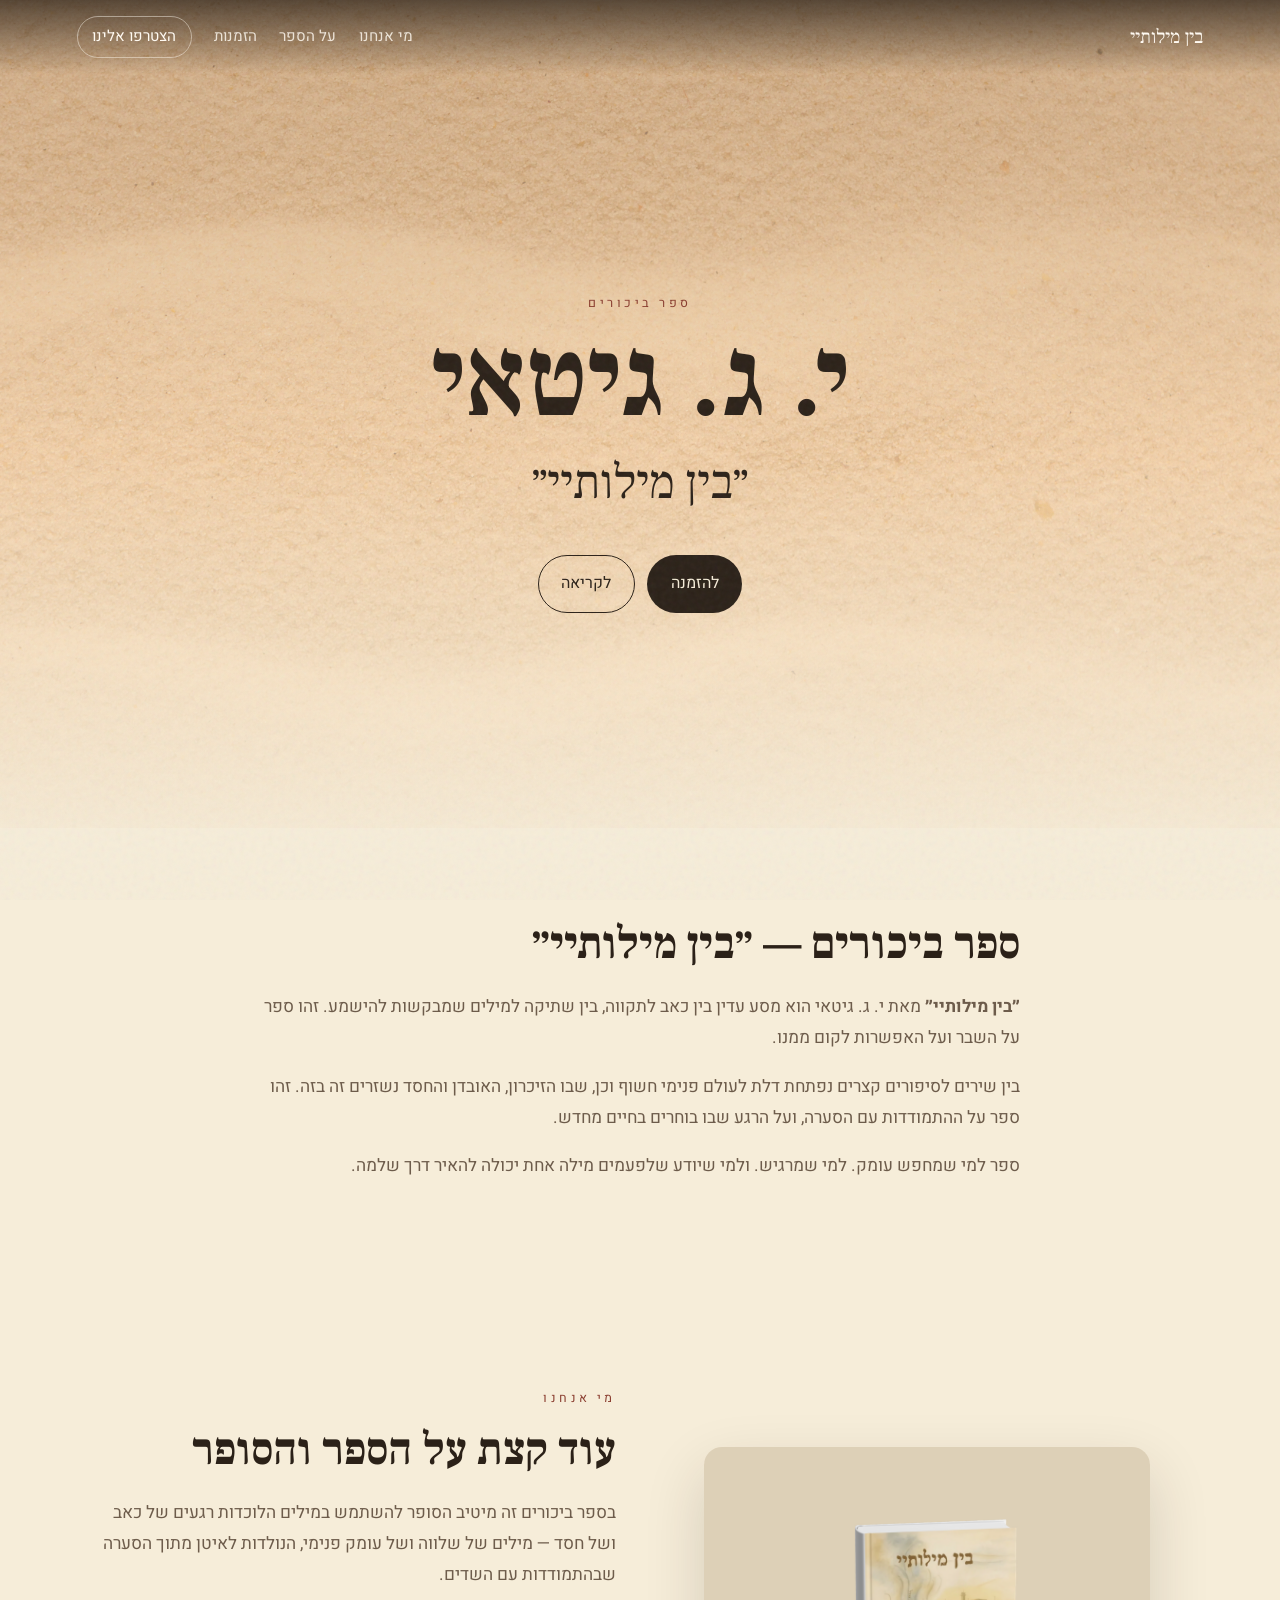
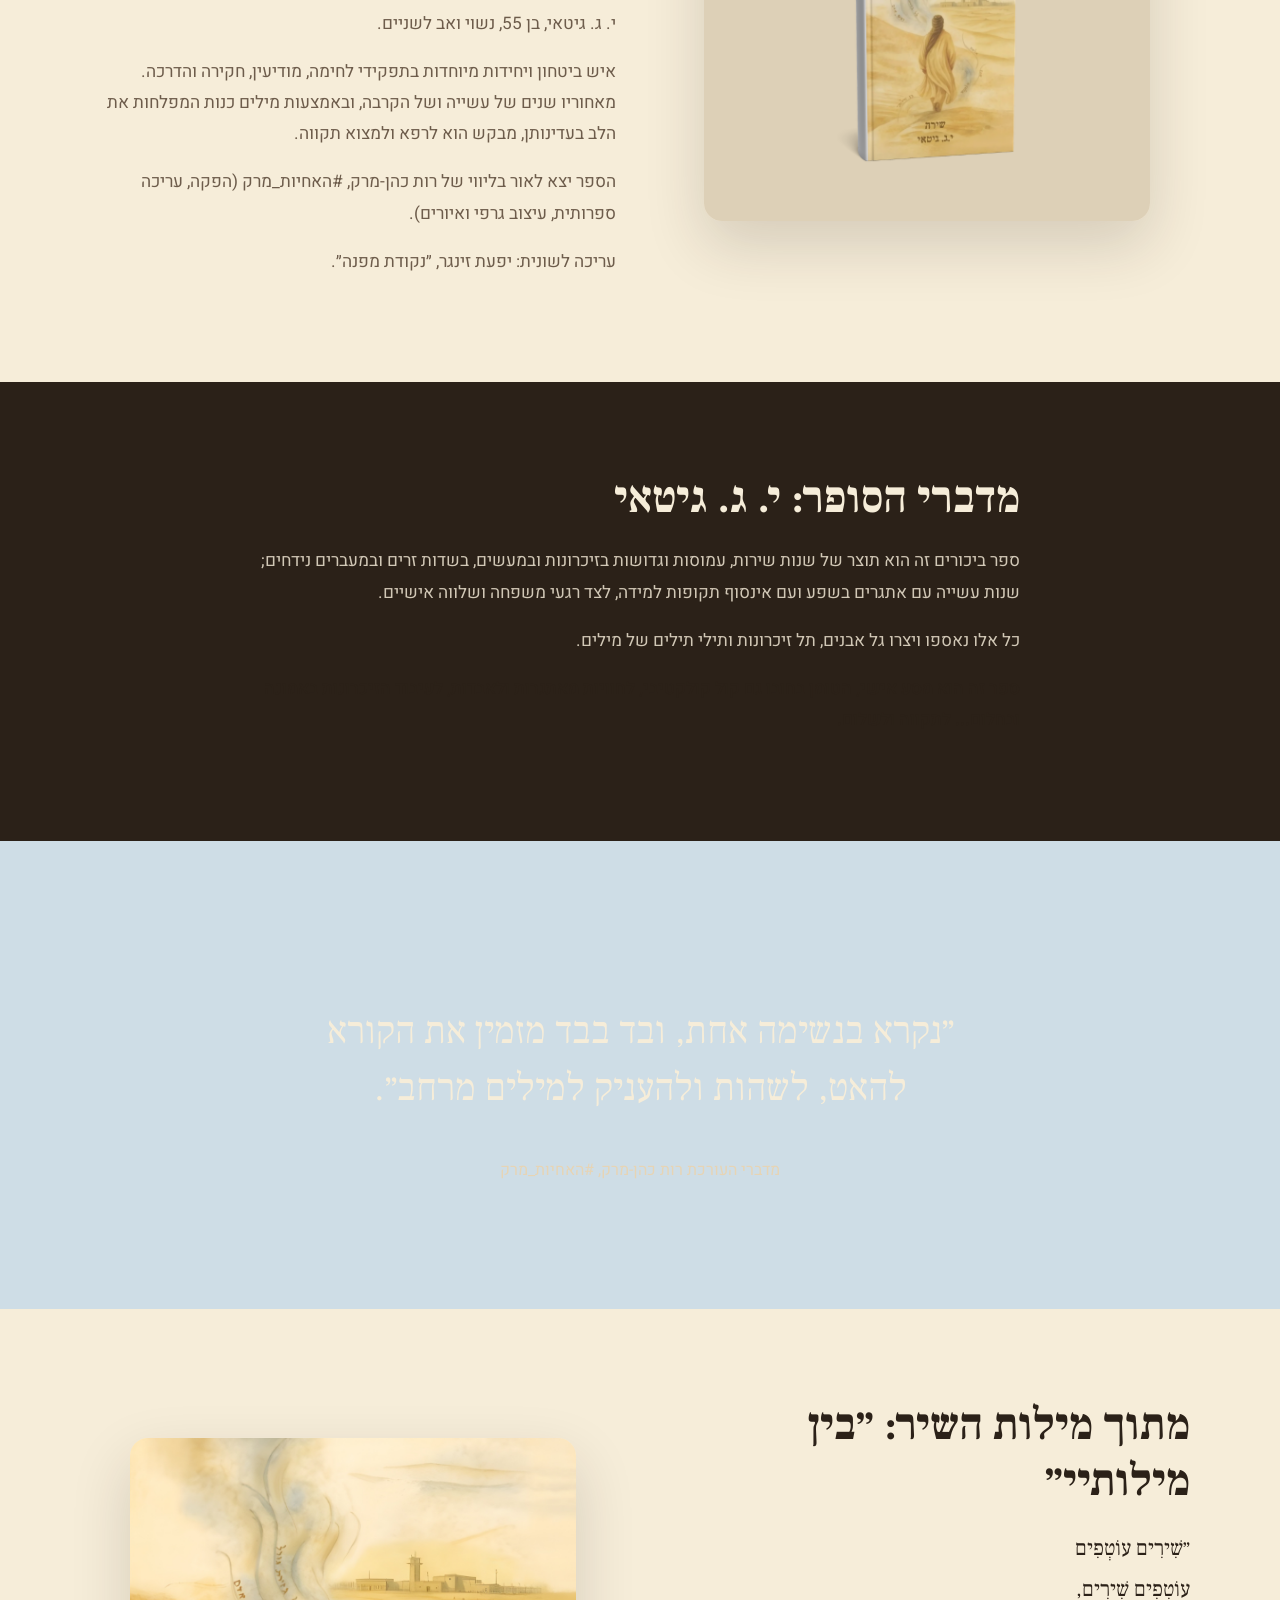
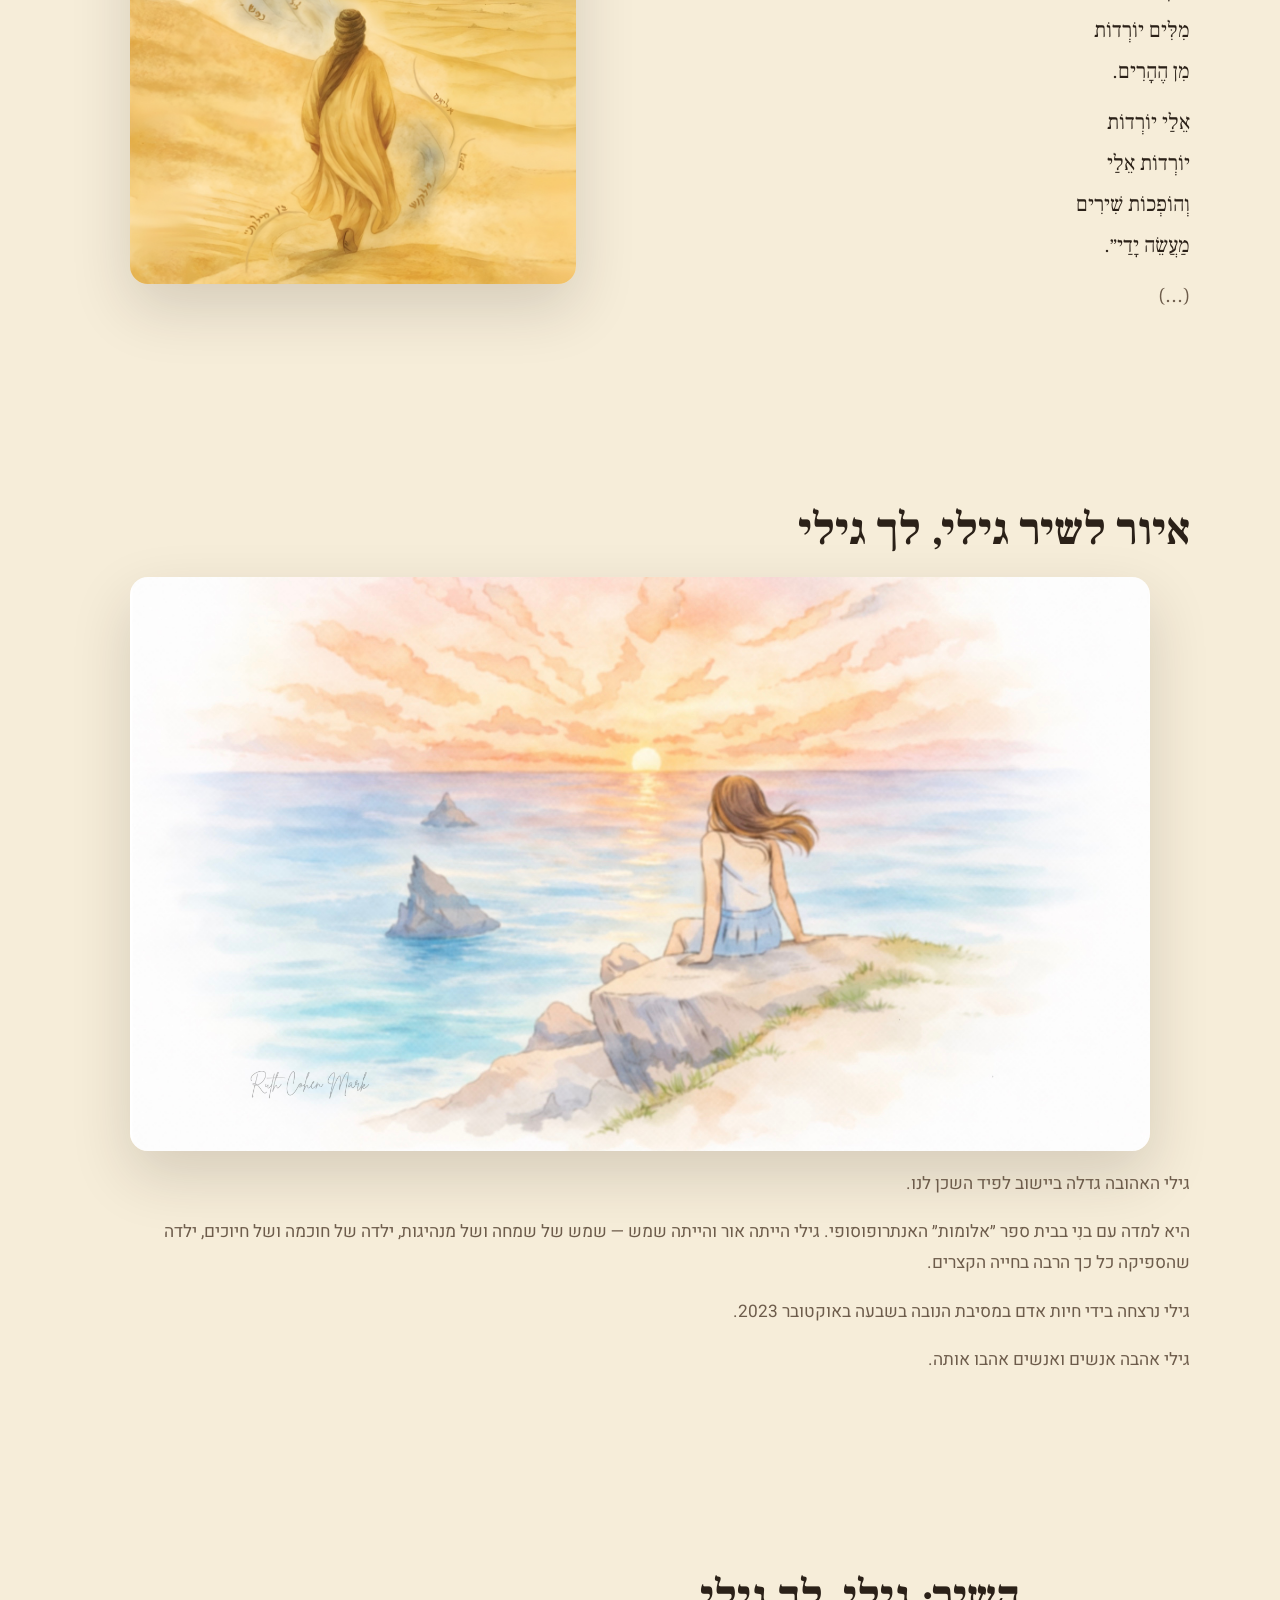
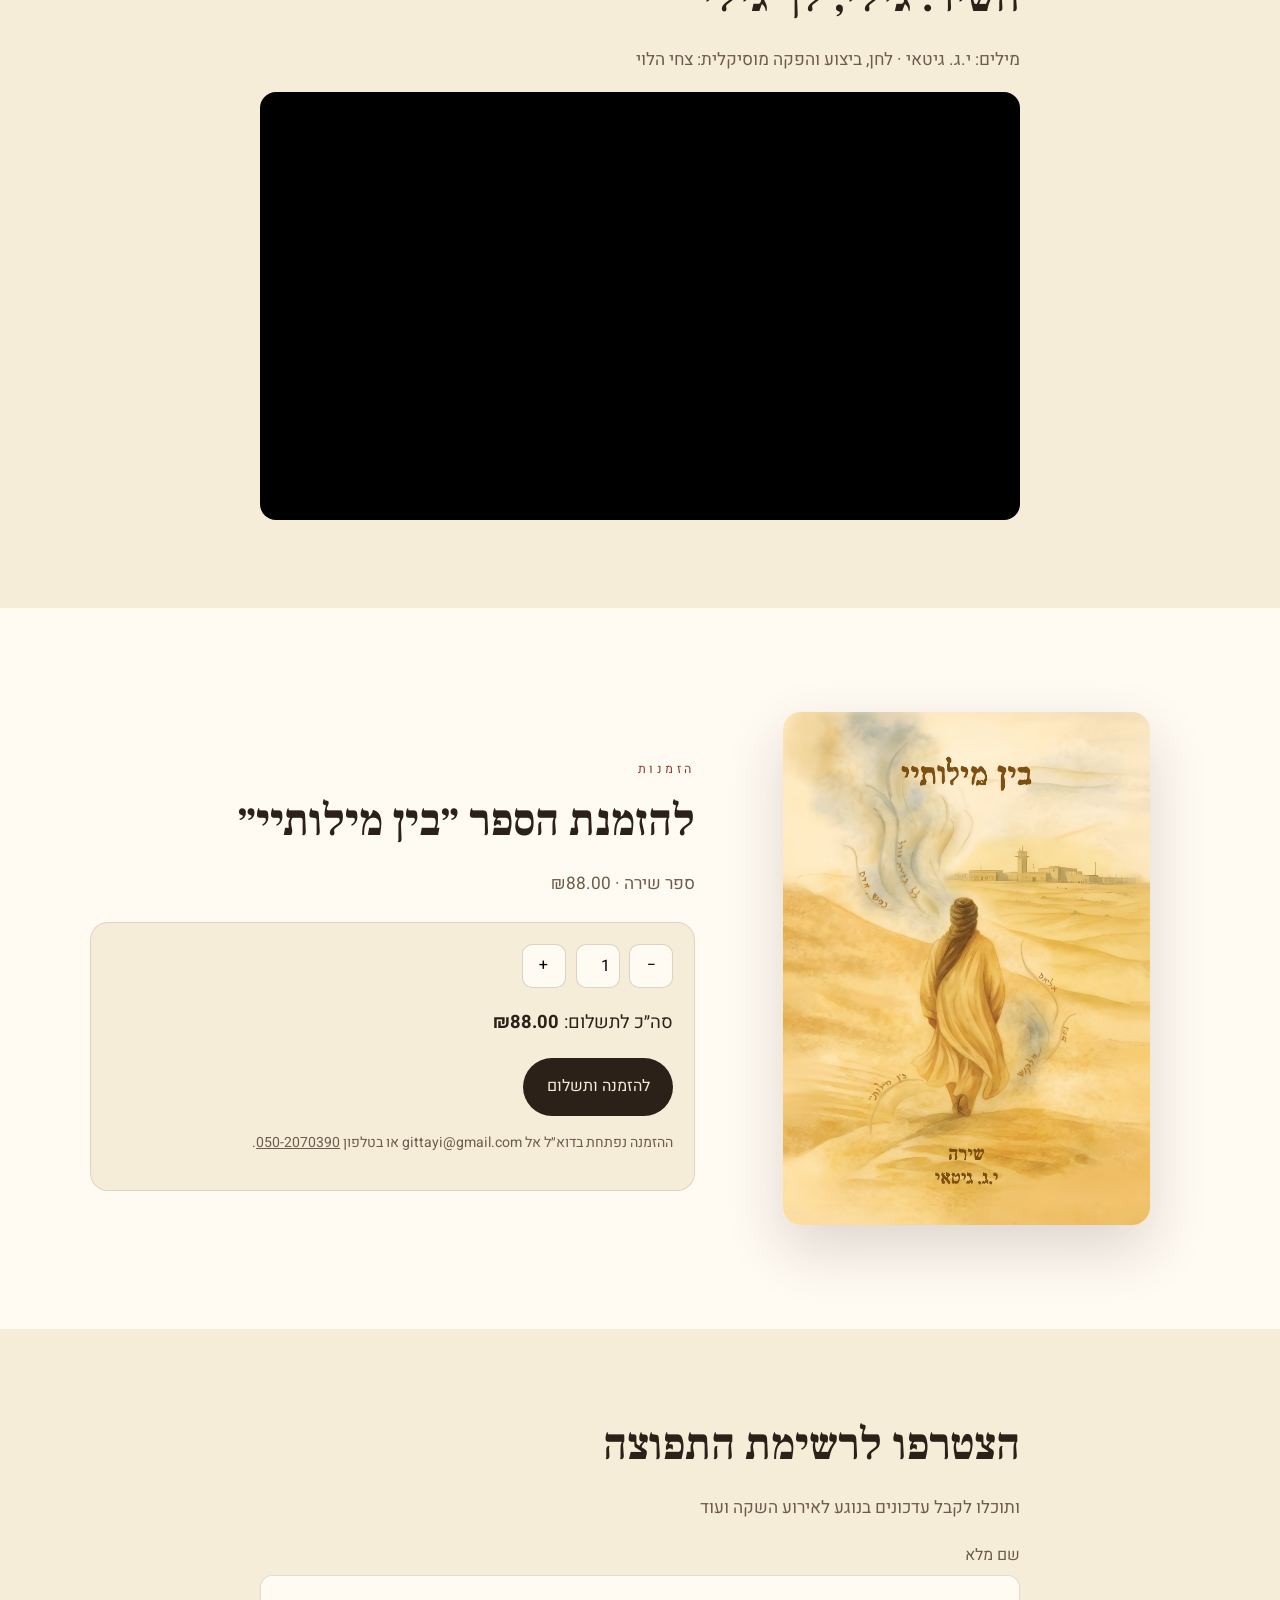
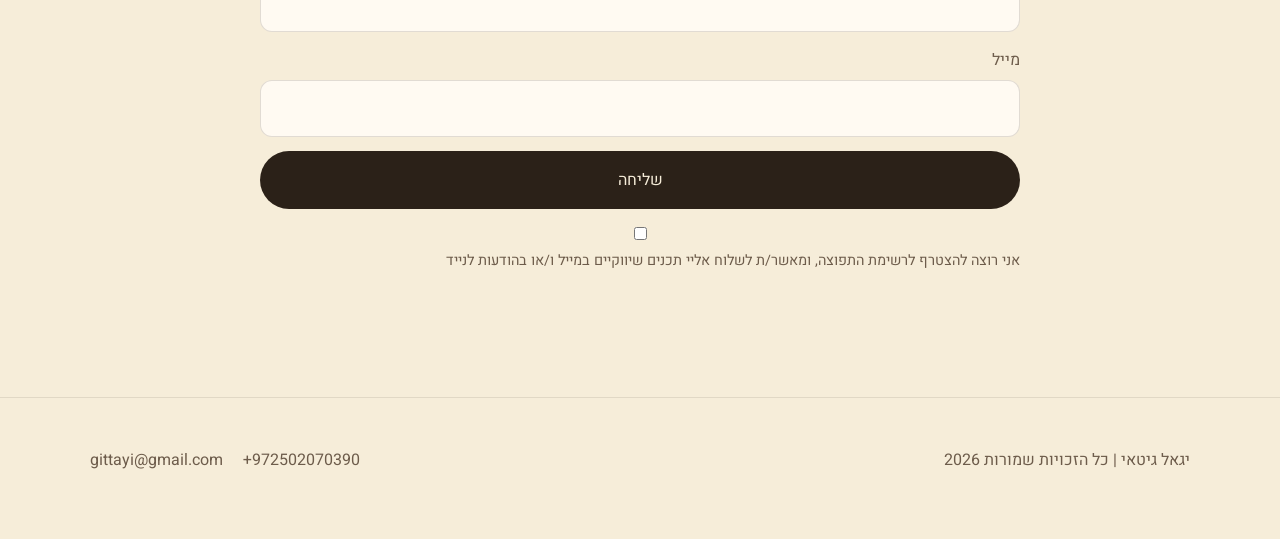
==== site/index.html @ 42ddbf3c "Rebuild בין מילותיי book site and add GitHub Pages deploy" ====
<!DOCTYPE html>
<html lang="he" dir="rtl">
<head>
  <meta charset="UTF-8">
  <meta name="viewport" content="width=device-width, initial-scale=1.0">
  <title>בין מילותיי | י. ג. גיטאי</title>
  <meta name="description" content='ספר הביכורים "בין מילותיי" מאת י. ג. גיטאי — מסע עדין בין כאב לתקווה, שירה וסיפורים קצרים. להזמנה.'>
  <meta name="author" content="י. ג. גיטאי">
  <meta property="og:title" content='בין מילותיי | י. ג. גיטאי'>
  <meta property="og:description" content="ספר ביכורים — שירה וסיפורים קצרים על זיכרון, אובדן וחסד.">
  <meta property="og:type" content="book">
  <meta property="og:locale" content="he_IL">
  <meta property="og:image" content="assets/book.png">
  <link rel="icon" type="image/svg+xml" href="assets/favicon.svg">
  <link rel="preconnect" href="https://fonts.googleapis.com">
  <link rel="preconnect" href="https://fonts.gstatic.com" crossorigin>
  <link href="https://fonts.googleapis.com/css2?family=Frank+Ruhl+Libre:wght@400;500;700;900&family=Heebo:wght@300;400;500;600;700&display=swap" rel="stylesheet">
  <script type="application/ld+json">
  {
    "@context": "https://schema.org",
    "@type": "Book",
    "name": "בין מילותיי",
    "inLanguage": "he",
    "author": { "@type": "Person", "name": "י. ג. גיטאי", "email": "gittayi@gmail.com", "telephone": "+972502070390" },
    "offers": { "@type": "Offer", "price": "88.00", "priceCurrency": "ILS", "availability": "https://schema.org/InStock" }
  }
  </script>
  <link rel="stylesheet" href="css/styles.css">
</head>
<body>
  <div class="grain" aria-hidden="true"></div>
  <div class="progress" aria-hidden="true"><span></span></div>

  <nav class="nav" id="nav">
    <a class="nav-brand" href="#top">בין מילותיי</a>
    <button class="nav-toggle" id="navToggle" aria-label="תפריט" aria-expanded="false">
      <span></span><span></span>
    </button>
    <div class="nav-links" id="navLinks">
      <a href="#about">מי אנחנו</a>
      <a href="#book">על הספר</a>
      <a href="#order">הזמנות</a>
      <a class="nav-cta" href="#join">הצטרפו אלינו</a>
    </div>
  </nav>

  <header class="hero" id="top">
    <div class="hero-media" aria-hidden="true">
      <img src="assets/hero.png" alt="">
      <div class="hero-veil"></div>
    </div>
    <div class="hero-inner">
      <p class="eyebrow reveal">ספר ביכורים</p>
      <h1 class="reveal delay-1">י. ג. גיטאי</h1>
      <p class="hero-title reveal delay-2">״בין מילותיי״</p>
      <div class="hero-actions reveal delay-3">
        <a class="btn btn-ink" href="#order">להזמנה</a>
        <a class="btn btn-ghost" href="#about">לקריאה</a>
      </div>
    </div>
  </header>

  <main>
    <section class="section paper" id="about">
      <div class="wrap narrow">
        <h2 class="reveal">ספר ביכורים — ״בין מילותיי״</h2>
        <div class="prose reveal">
          <p><strong>״בין מילותיי״</strong> מאת י. ג. גיטאי הוא מסע עדין בין כאב לתקווה, בין שתיקה למילים שמבקשות להישמע. זהו ספר על השבר ועל האפשרות לקום ממנו.</p>
          <p>בין שירים לסיפורים קצרים נפתחת דלת לעולם פנימי חשוף וכן, שבו הזיכרון, האובדן והחסד נשזרים זה בזה. זהו ספר על ההתמודדות עם הסערה, ועל הרגע שבו בוחרים בחיים מחדש.</p>
          <p>ספר למי שמחפש עומק. למי שמרגיש. ולמי שיודע שלפעמים מילה אחת יכולה להאיר דרך שלמה.</p>
        </div>
      </div>
    </section>

    <section class="section split">
      <div class="wrap split-grid">
        <figure class="shot reveal">
          <img src="assets/author.png" alt="איור מתוך הספר בין מילותיי">
        </figure>
        <div>
          <p class="eyebrow reveal">מי אנחנו</p>
          <h2 class="reveal">עוד קצת על הספר והסופר</h2>
          <div class="prose reveal">
            <p>בספר ביכורים זה מיטיב הסופר להשתמש במילים הלוכדות רגעים של כאב ושל חסד — מילים של שלווה ושל עומק פנימי, הנולדות לאיטן מתוך הסערה שבהתמודדות עם השדים.</p>
            <p>י. ג. גיטאי, בן 55, נשוי ואב לשניים.</p>
            <p>איש ביטחון ויחידות מיוחדות בתפקידי לחימה, מודיעין, חקירה והדרכה. מאחוריו שנים של עשייה ושל הקרבה, ובאמצעות מילים כנות המפלחות את הלב בעדינותן, מבקש הוא לרפא ולמצוא תקווה.</p>
            <p>הספר יצא לאור בליווי של רות כהן-מרק, #האחיות_מרק (הפקה, עריכה ספרותית, עיצוב גרפי ואיורים).</p>
            <p>עריכה לשונית: יפעת זינגר, ״נקודת מפנה״.</p>
          </div>
        </div>
      </div>
    </section>

    <section class="section ink">
      <div class="wrap narrow">
        <h2 class="reveal">מדברי הסופר: י. ג. גיטאי</h2>
        <div class="prose reveal">
          <p>ספר ביכורים זה הוא תוצר של שנות שירות, עמוסות וגדושות בזיכרונות ובמעשים, בשדות זרים ובמעברים נידחים; שנות עשייה עם אתגרים בשפע ועם אינסוף תקופות למידה, לצד רגעי משפחה ושלווה אישיים.</p>
          <p>כל אלו נאספו ויצרו גל אבנים, תל זיכרונות ותילי תילים של מילים.</p>
          <p class="emphasis">ספר זה הוא מסע אישי, הטומן בחובו גם קול קולקטיבי, לחוויות מאתגרות ולאבדות, לעיבוד הזיכרונות באמונה ובחלום... לתקווה ולשלום.</p>
        </div>
      </div>
    </section>

    <section class="section quote" id="book">
      <div class="quote-media" aria-hidden="true">
        <img src="assets/quote-bg.png" alt="">
      </div>
      <blockquote class="wrap reveal">
        <p>״נקרא בנשימה אחת, ובד בבד מזמין את הקורא להאט, לשהות ולהעניק למילים מרחב״.</p>
        <cite>מדברי העורכת רות כהן-מרק, #האחיות_מרק</cite>
      </blockquote>
    </section>

    <section class="section split reverse">
      <div class="wrap split-grid">
        <figure class="shot reveal">
          <img src="assets/poem.png" alt="עטיפת הספר בין מילותיי">
        </figure>
        <div>
          <h2 class="reveal">מתוך מילות השיר: ״בין מילותיי״</h2>
          <div class="poem reveal">
            <p>״שִׁירִים עוֹטְפִים<br>עוֹטְפִים שִׁירִים,<br>מִלִּים יוֹרְדוֹת<br>מִן הֶהָרִים.</p>
            <p>אֵלַי יוֹרְדוֹת<br>יוֹרְדוֹת אֵלַי<br>וְהוֹפְכוֹת שִׁירִים<br>מַעֲשֵׂה יָדַי״.</p>
            <p class="ellipsis">(...)</p>
          </div>
        </div>
      </div>
    </section>

    <section class="section memorial">
      <div class="wrap">
        <h2 class="reveal">איור לשיר גילי, לך גילי</h2>
        <figure class="wide-shot reveal">
          <img src="assets/gili.png" alt="איור לשיר גילי, לך גילי">
        </figure>
        <div class="prose reveal">
          <p>גילי האהובה גדלה ביישוב לפיד השכן לנו.</p>
          <p>היא למדה עם בנִי בבית ספר ״אלומות״ האנתרופוסופי. גילי הייתה אור והייתה שמש — שמש של שמחה ושל מנהיגות, ילדה של חוכמה ושל חיוכים, ילדה שהספיקה כל כך הרבה בחייה הקצרים.</p>
          <p>גילי נרצחה בידי חיות אדם במסיבת הנובה בשבעה באוקטובר 2023.</p>
          <p>גילי אהבה אנשים ואנשים אהבו אותה.</p>
        </div>
      </div>
    </section>

    <section class="section video-block">
      <div class="wrap narrow">
        <h2 class="reveal">השיר: גילי, לך גילי</h2>
        <p class="lede reveal">מילים: י.ג. גיטאי · לחן, ביצוע והפקה מוסיקלית: צחי הלוי</p>
        <div class="video-frame reveal">
          <iframe
            src="https://www.youtube.com/embed/JXfYhFswekk"
            title="גילי, לך גילי"
            allow="accelerometer; autoplay; clipboard-write; encrypted-media; gyroscope; picture-in-picture"
            allowfullscreen></iframe>
        </div>
      </div>
    </section>

    <section class="section order" id="order">
      <div class="wrap order-grid">
        <figure class="book-cover reveal">
          <img src="assets/book.png" alt='הספר "בין מילותיי"'>
        </figure>
        <div>
          <p class="eyebrow reveal">הזמנות</p>
          <h2 class="reveal">להזמנת הספר ״בין מילותיי״</h2>
          <p class="lede reveal">ספר שירה · ₪88.00</p>
          <div class="buy-card reveal">
            <div class="qty">
              <button type="button" id="qtyMinus" aria-label="הסרה">−</button>
              <input id="qty" type="number" min="1" value="1" readonly>
              <button type="button" id="qtyPlus" aria-label="הוספה">+</button>
            </div>
            <p class="total">סה״כ לתשלום: <strong id="total">₪88.00</strong></p>
            <a class="btn btn-ink" id="orderBtn" href="mailto:gittayi@gmail.com?subject=%D7%94%D7%96%D7%9E%D7%A0%D7%AA%20%D7%94%D7%A1%D7%A4%D7%A8%20%D7%91%D7%99%D7%9F%20%D7%9E%D7%99%D7%9C%D7%95%D7%AA%D7%99%D7%99&body=%D7%A9%D7%9C%D7%95%D7%9D%2C%0A%0A%D7%90%D7%A9%D7%9E%D7%97%20%D7%9C%D7%94%D7%96%D7%9E%D7%99%D7%9F%201%20%D7%A2%D7%95%D7%AA%D7%A7%20%D7%A9%D7%9C%20%D7%94%D7%A1%D7%A4%D7%A8%20%D7%91%D7%99%D7%9F%20%D7%9E%D7%99%D7%9C%D7%95%D7%AA%D7%99%D7%99.">להזמנה ותשלום</a>
            <p class="fine">ההזמנה נפתחת בדוא״ל אל gittayi@gmail.com או בטלפון <a href="tel:+972502070390">050-2070390</a>.</p>
          </div>
        </div>
      </div>
    </section>

    <section class="section join" id="join">
      <div class="wrap narrow">
        <h2 class="reveal">הצטרפו לרשימת התפוצה</h2>
        <p class="lede reveal">ותוכלו לקבל עדכונים בנוגע לאירוע השקה ועוד</p>
        <form class="lead" id="lead" novalidate>
          <label>שם מלא<input type="text" name="name" required autocomplete="name"></label>
          <label>מייל<input type="email" name="email" required autocomplete="email"></label>
          <button class="btn btn-ink" type="submit">שליחה</button>
          <label class="check">
            <input type="checkbox" name="optin" required>
            <span>אני רוצה להצטרף לרשימת התפוצה, ומאשר/ת לשלוח אליי תכנים שיווקיים במייל ו/או בהודעות לנייד</span>
          </label>
          <p class="form-note" id="leadNote" role="status"></p>
        </form>
      </div>
    </section>
  </main>

  <footer class="footer">
    <div class="wrap footer-inner">
      <p>יגאל גיטאי | כל הזכויות שמורות 2026</p>
      <p>
        <a href="mailto:gittayi@gmail.com">gittayi@gmail.com</a>
        <a href="tel:+972502070390">+972502070390</a>
      </p>
    </div>
  </footer>

  <script src="js/app.js"></script>
</body>
</html>
---- site/css/styles.css ----
:root {
  --paper: #f6edd9;
  --sand: #e7d4b4;
  --ink: #2b2118;
  --muted: #6d5c4b;
  --accent: #8a3d2f;
  --gold: #b0894a;
  --white: #fffaf2;
  --serif: "Frank Ruhl Libre", "Times New Roman", serif;
  --sans: "Heebo", "Segoe UI", Arial, sans-serif;
}

* { box-sizing: border-box; }
html { scroll-behavior: smooth; }
body {
  margin: 0;
  background: var(--paper);
  color: var(--ink);
  font-family: var(--sans);
  line-height: 1.8;
}
img { max-width: 100%; display: block; }
a { color: inherit; text-decoration: none; }
button, input { font: inherit; }

.grain {
  pointer-events: none;
  position: fixed;
  inset: 0;
  z-index: 40;
  opacity: 0.06;
  background-image: url("data:image/svg+xml,%3Csvg viewBox='0 0 200 200' xmlns='http://www.w3.org/2000/svg'%3E%3Cfilter id='n'%3E%3CfeTurbulence type='fractalNoise' baseFrequency='.8' numOctaves='3' stitchTiles='stitch'/%3E%3C/filter%3E%3Crect width='100%25' height='100%25' filter='url(%23n)'/%3E%3C/svg%3E");
}

.progress { position: fixed; top: 0; left: 0; right: 0; height: 3px; z-index: 60; }
.progress span { display: block; height: 100%; width: 0; background: var(--accent); }

.nav {
  position: fixed;
  inset: 0 0 auto;
  z-index: 50;
  display: flex;
  justify-content: space-between;
  align-items: center;
  padding: 1rem 6vw;
  color: var(--white);
  background: linear-gradient(180deg, rgba(43, 33, 24, 0.72), transparent);
}
.nav.scrolled {
  background: rgba(43, 33, 24, 0.92);
  backdrop-filter: blur(12px);
}
.nav-brand { font-family: var(--serif); font-size: 1.2rem; }
.nav-links { display: flex; gap: 1.4rem; align-items: center; }
.nav-links a { color: rgba(255, 250, 242, 0.82); font-size: 0.95rem; }
.nav-cta {
  border: 1px solid rgba(255, 250, 242, 0.45);
  padding: 0.4rem 0.9rem;
  border-radius: 999px;
  color: var(--white) !important;
}
.nav-toggle { display: none; background: none; border: 0; width: 42px; height: 42px; position: relative; }
.nav-toggle span { position: absolute; right: 10px; left: 10px; height: 1px; background: var(--white); }
.nav-toggle span:first-child { top: 16px; }
.nav-toggle span:last-child { bottom: 16px; }

.hero {
  min-height: 92vh;
  position: relative;
  display: grid;
  place-items: center;
  text-align: center;
  color: var(--ink);
  overflow: hidden;
}
.hero-media, .hero-media img { position: absolute; inset: 0; width: 100%; height: 100%; object-fit: cover; }
.hero-veil {
  position: absolute;
  inset: 0;
  background: linear-gradient(180deg, rgba(43, 33, 24, 0.18), rgba(246, 237, 217, 0.22) 55%, rgba(246, 237, 217, 0.92));
}
.hero-inner { position: relative; z-index: 2; padding: 8rem 1.5rem 4rem; }
.eyebrow { letter-spacing: 0.28em; text-transform: uppercase; font-size: 0.78rem; color: var(--accent); }
.hero h1 {
  font-family: var(--serif);
  font-size: clamp(3rem, 9vw, 7rem);
  margin: 0.2rem 0 0;
  line-height: 0.95;
}
.hero-title {
  font-family: var(--serif);
  font-size: clamp(1.8rem, 4vw, 3rem);
  margin: 0.4rem 0 1.8rem;
}
.hero-actions, .section { position: relative; }
.hero-actions { display: flex; gap: 0.8rem; justify-content: center; flex-wrap: wrap; }

.btn {
  display: inline-flex;
  align-items: center;
  justify-content: center;
  border-radius: 999px;
  padding: 0.85rem 1.4rem;
  border: 1px solid transparent;
  cursor: pointer;
}
.btn-ink { background: var(--ink); color: var(--paper); }
.btn-ghost { border-color: var(--ink); }

.wrap { width: min(1100px, calc(100% - 10vw)); margin: 0 auto; }
.narrow { width: min(760px, calc(100% - 10vw)); }
.section { padding: 5.5rem 0; }
.section h2 { font-family: var(--serif); font-size: clamp(1.8rem, 4vw, 2.8rem); margin: 0 0 1.2rem; line-height: 1.25; }
.prose p, .lede { color: var(--muted); font-size: 1.08rem; }
.emphasis { color: var(--ink) !important; font-weight: 600; }

.paper { background: var(--paper); }
.ink { background: var(--ink); color: var(--paper); }
.ink .prose p { color: rgba(246, 237, 217, 0.82); }
.ink h2, .ink .emphasis { color: var(--paper); }

.split-grid {
  display: grid;
  grid-template-columns: 1fr 1fr;
  gap: 3rem;
  align-items: center;
}
.reverse .split-grid { direction: ltr; }
.reverse .split-grid > * { direction: rtl; }
.shot, .wide-shot, .book-cover { overflow: hidden; border-radius: 18px; box-shadow: 0 24px 60px rgba(43, 33, 24, 0.16); }
.shot img, .wide-shot img, .book-cover img { width: 100%; height: 100%; object-fit: cover; }

.quote { min-height: 52vh; display: grid; place-items: center; color: var(--paper); }
.quote-media, .quote-media img { position: absolute; inset: 0; width: 100%; height: 100%; object-fit: cover; }
.quote::before { content: ""; position: absolute; inset: 0; background: rgba(43, 33, 24, 0.55); }
.quote blockquote { position: relative; max-width: 42rem; margin: 0 auto; text-align: center; }
.quote p { font-family: var(--serif); font-size: clamp(1.6rem, 3vw, 2.4rem); line-height: 1.5; }
.quote cite { display: block; margin-top: 1rem; color: var(--sand); font-style: normal; }

.poem p { font-family: var(--serif); font-size: 1.35rem; line-height: 1.9; margin: 0 0 0.6rem; }
.ellipsis { color: var(--muted); }

.video-frame { position: relative; aspect-ratio: 16 / 9; border-radius: 16px; overflow: hidden; background: #000; }
.video-frame iframe { position: absolute; inset: 0; width: 100%; height: 100%; border: 0; }

.order { background: var(--white); }
.order-grid { display: grid; grid-template-columns: 0.85fr 1.15fr; gap: 3rem; align-items: center; }
.buy-card { margin-top: 1.4rem; padding: 1.3rem; border: 1px solid rgba(43, 33, 24, 0.12); border-radius: 18px; background: var(--paper); }
.qty { display: flex; align-items: center; gap: 0.6rem; margin-bottom: 1rem; }
.qty button, .qty input {
  width: 44px;
  height: 44px;
  text-align: center;
  border: 1px solid rgba(43, 33, 24, 0.18);
  background: var(--white);
  border-radius: 10px;
}
.total { font-size: 1.15rem; }
.fine { font-size: 0.88rem; color: var(--muted); }
.fine a { text-decoration: underline; }

.lead { display: grid; gap: 0.9rem; }
.lead label { display: grid; gap: 0.35rem; color: var(--muted); }
.lead input[type="text"], .lead input[type="email"] {
  border: 1px solid rgba(43, 33, 24, 0.14);
  border-radius: 12px;
  padding: 0.8rem 0.9rem;
  background: var(--white);
}
.check { display: flex; gap: 0.6rem; align-items: flex-start; font-size: 0.9rem; }
.form-note { min-height: 1.3em; color: var(--accent); margin: 0; }

.footer { border-top: 1px solid rgba(43, 33, 24, 0.1); padding: 2rem 0 3rem; color: var(--muted); }
.footer-inner { display: flex; justify-content: space-between; gap: 1rem; flex-wrap: wrap; }
.footer a { margin-inline-start: 1rem; }

.reveal { opacity: 0; transform: translateY(18px); animation: rise 0.8s ease forwards; animation-play-state: paused; }
.reveal.in { animation-play-state: running; }
.delay-1 { animation-delay: 0.1s; }
.delay-2 { animation-delay: 0.2s; }
.delay-3 { animation-delay: 0.32s; }
@keyframes rise { to { opacity: 1; transform: none; } }

@media (max-width: 900px) {
  .nav-toggle { display: block; }
  .nav-links {
    display: none;
    position: absolute;
    top: 100%;
    right: 0;
    left: 0;
    padding: 1rem 6vw 1.3rem;
    background: rgba(43, 33, 24, 0.96);
    flex-direction: column;
    align-items: flex-start;
  }
  .nav.open .nav-links { display: flex; }
  .split-grid, .order-grid { grid-template-columns: 1fr; }
}

@media (prefers-reduced-motion: reduce) {
  html { scroll-behavior: auto; }
  .reveal { animation: none; opacity: 1; transform: none; }
}
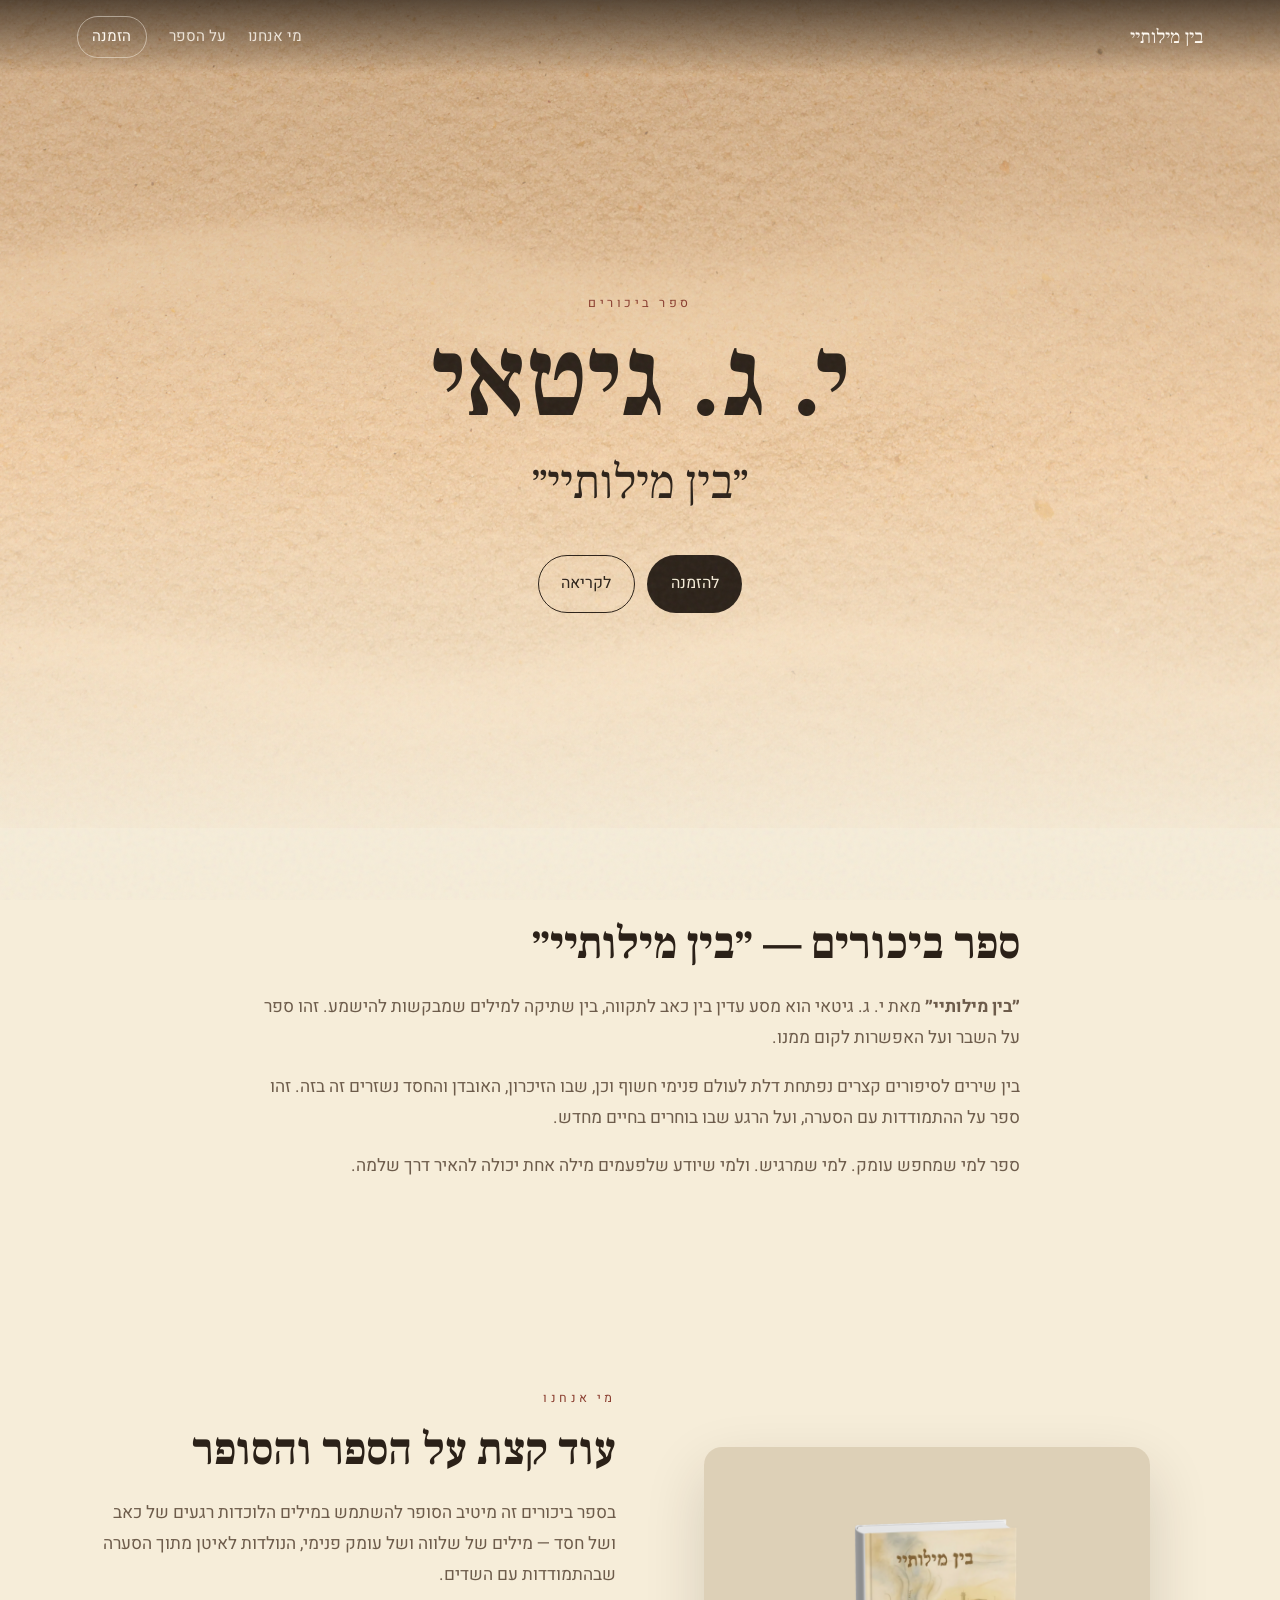
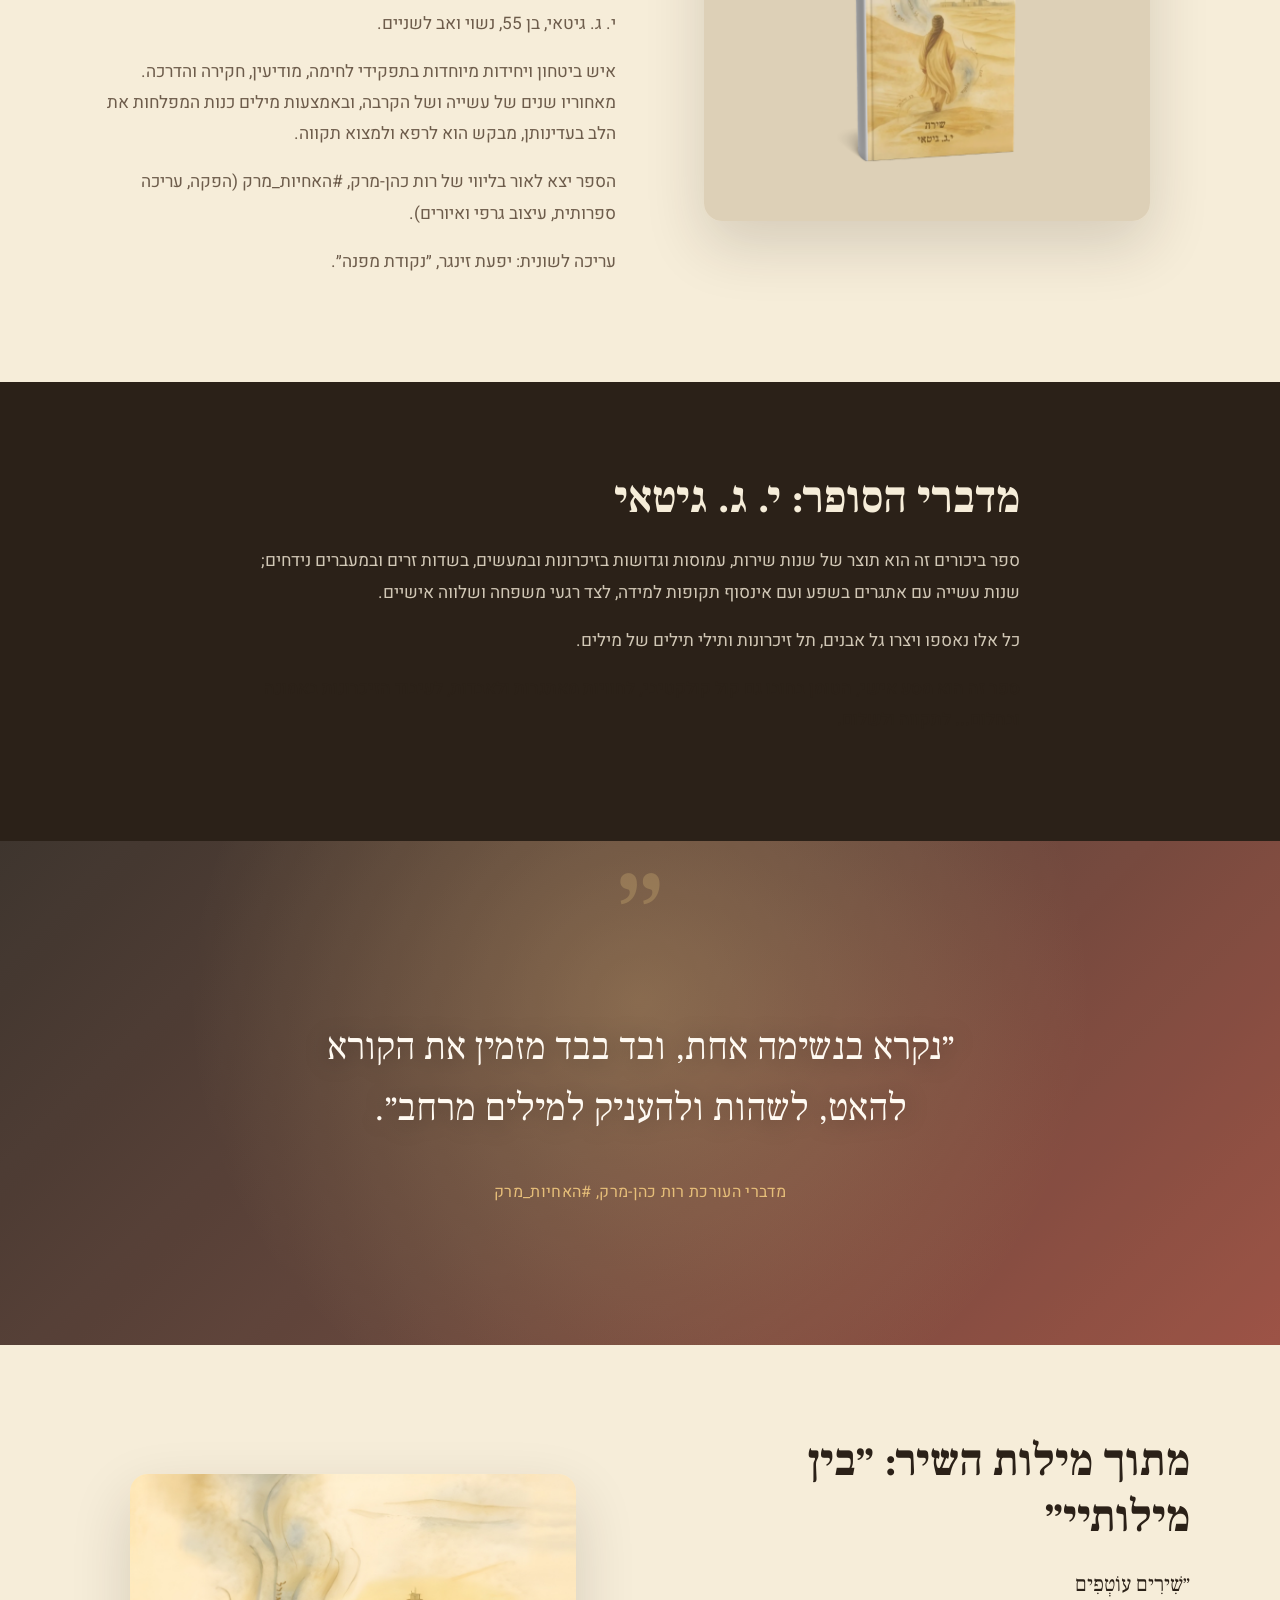
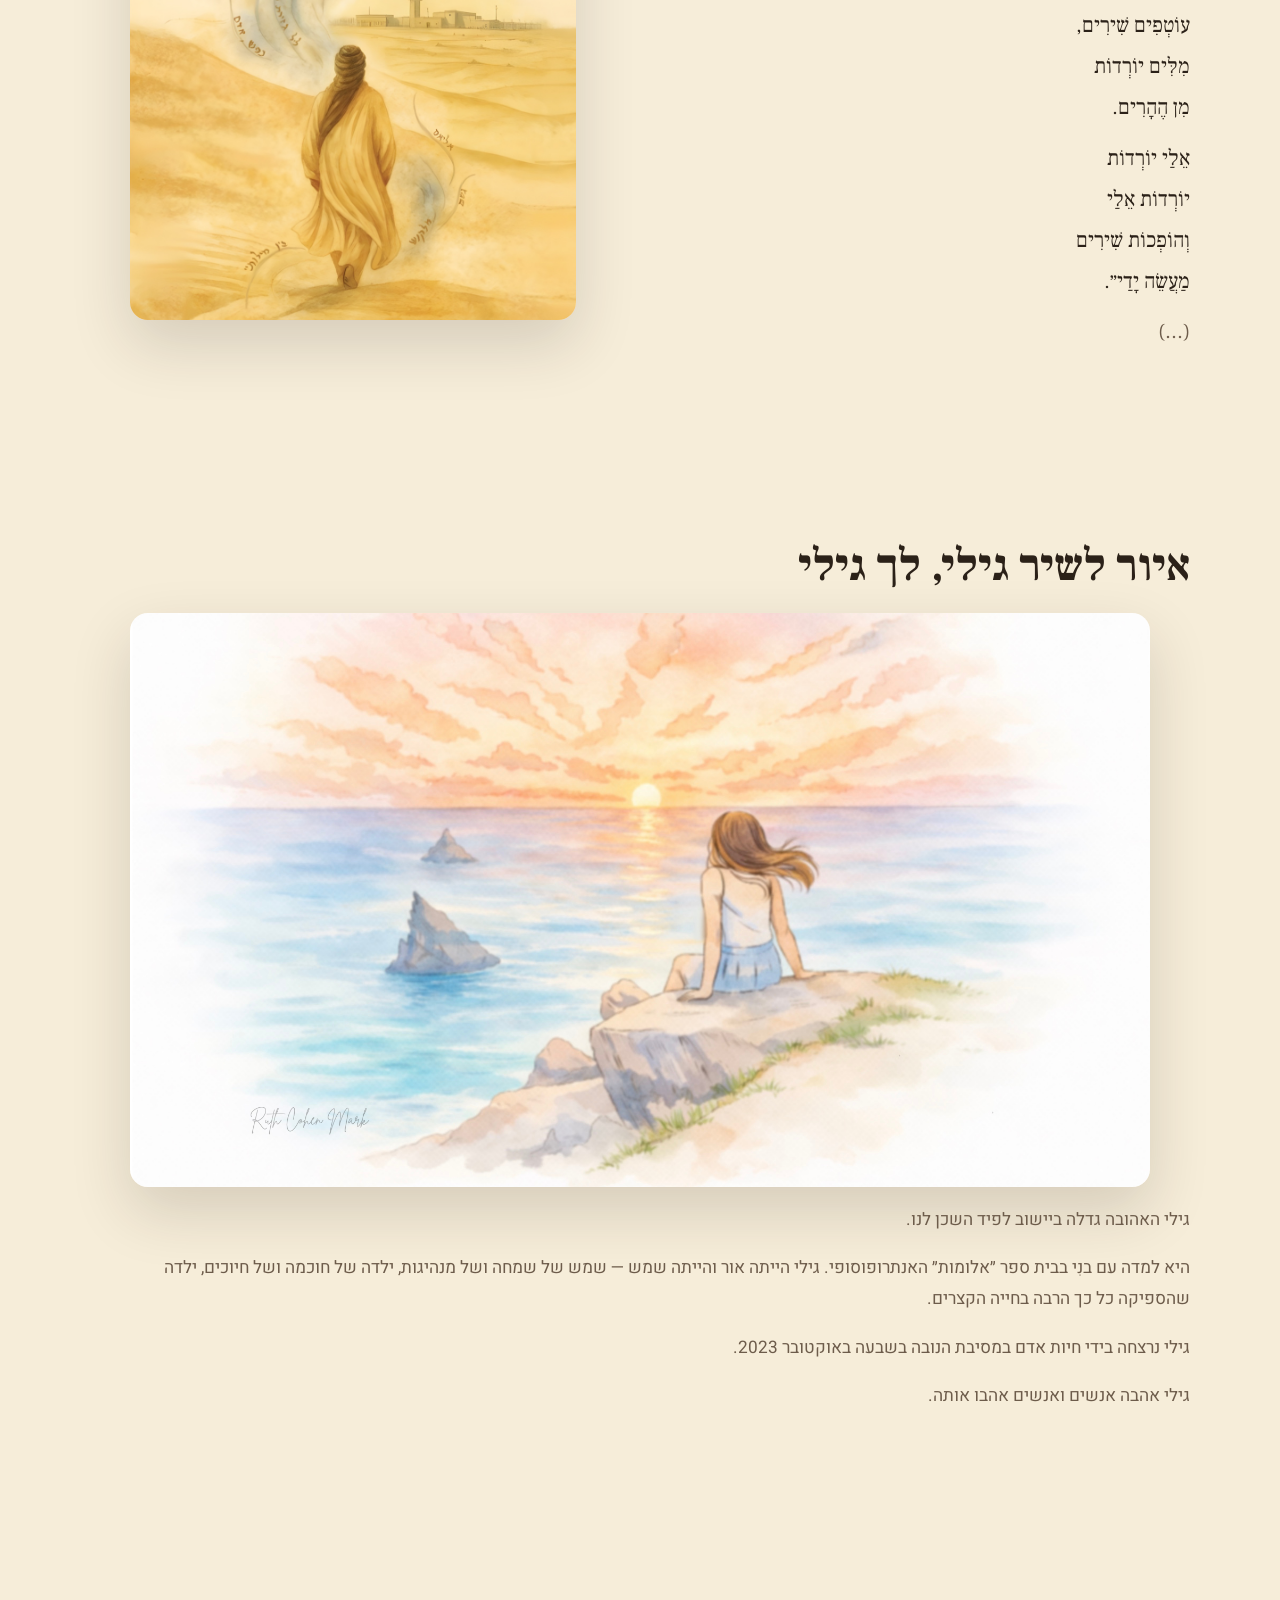
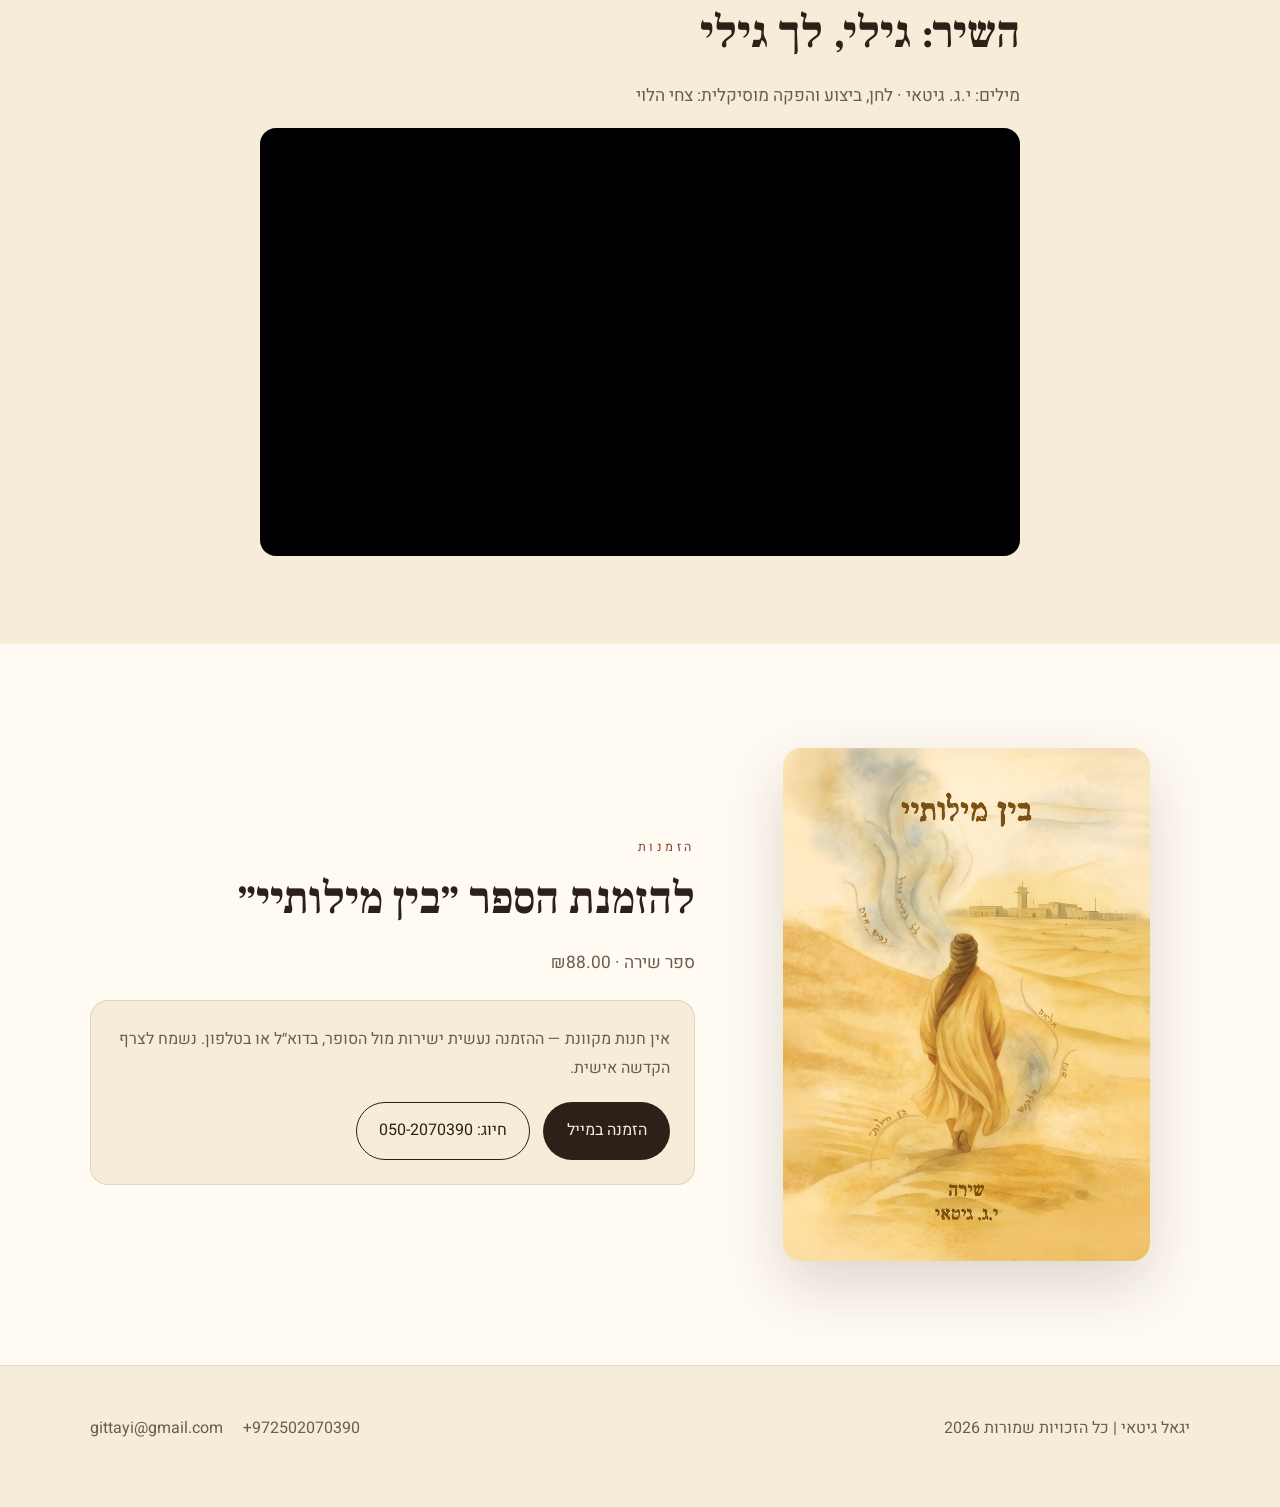
==== commit 0cb46608: "Order via email/phone; disable newsletter (no backend)" ====
--- a/site/index.html
+++ b/site/index.html
@@ -39,8 +39,7 @@
     <div class="nav-links" id="navLinks">
       <a href="#about">מי אנחנו</a>
       <a href="#book">על הספר</a>
-      <a href="#order">הזמנות</a>
-      <a class="nav-cta" href="#join">הצטרפו אלינו</a>
+      <a class="nav-cta" href="#order">הזמנה</a>
     </div>
   </nav>
 
@@ -167,35 +166,17 @@
           <h2 class="reveal">להזמנת הספר ״בין מילותיי״</h2>
           <p class="lede reveal">ספר שירה · ₪88.00</p>
           <div class="buy-card reveal">
-            <div class="qty">
-              <button type="button" id="qtyMinus" aria-label="הסרה">−</button>
-              <input id="qty" type="number" min="1" value="1" readonly>
-              <button type="button" id="qtyPlus" aria-label="הוספה">+</button>
+            <p class="buy-text">אין חנות מקוונת — ההזמנה נעשית ישירות מול הסופר, בדוא״ל או בטלפון. נשמח לצרף הקדשה אישית.</p>
+            <div class="buy-actions">
+              <a class="btn btn-ink" href='mailto:gittayi@gmail.com?subject=הזמנת הספר "בין מילותיי"&body=שלום,%0D%0A%0D%0Aאשמח להזמין עותק של הספר "בין מילותיי".%0D%0Aשם:%0D%0Aכתובת למשלוח:%0D%0Aטלפון:%0D%0A'>הזמנה במייל</a>
+              <a class="btn btn-ghost" href="tel:+972502070390">חיוג: 050-2070390</a>
             </div>
-            <p class="total">סה״כ לתשלום: <strong id="total">₪88.00</strong></p>
-            <a class="btn btn-ink" id="orderBtn" href="mailto:gittayi@gmail.com?subject=%D7%94%D7%96%D7%9E%D7%A0%D7%AA%20%D7%94%D7%A1%D7%A4%D7%A8%20%D7%91%D7%99%D7%9F%20%D7%9E%D7%99%D7%9C%D7%95%D7%AA%D7%99%D7%99&body=%D7%A9%D7%9C%D7%95%D7%9D%2C%0A%0A%D7%90%D7%A9%D7%9E%D7%97%20%D7%9C%D7%94%D7%96%D7%9E%D7%99%D7%9F%201%20%D7%A2%D7%95%D7%AA%D7%A7%20%D7%A9%D7%9C%20%D7%94%D7%A1%D7%A4%D7%A8%20%D7%91%D7%99%D7%9F%20%D7%9E%D7%99%D7%9C%D7%95%D7%AA%D7%99%D7%99.">להזמנה ותשלום</a>
-            <p class="fine">ההזמנה נפתחת בדוא״ל אל gittayi@gmail.com או בטלפון <a href="tel:+972502070390">050-2070390</a>.</p>
           </div>
         </div>
       </div>
     </section>
 
-    <section class="section join" id="join">
-      <div class="wrap narrow">
-        <h2 class="reveal">הצטרפו לרשימת התפוצה</h2>
-        <p class="lede reveal">ותוכלו לקבל עדכונים בנוגע לאירוע השקה ועוד</p>
-        <form class="lead" id="lead" novalidate>
-          <label>שם מלא<input type="text" name="name" required autocomplete="name"></label>
-          <label>מייל<input type="email" name="email" required autocomplete="email"></label>
-          <button class="btn btn-ink" type="submit">שליחה</button>
-          <label class="check">
-            <input type="checkbox" name="optin" required>
-            <span>אני רוצה להצטרף לרשימת התפוצה, ומאשר/ת לשלוח אליי תכנים שיווקיים במייל ו/או בהודעות לנייד</span>
-          </label>
-          <p class="form-note" id="leadNote" role="status"></p>
-        </form>
-      </div>
-    </section>
+    <!-- newsletter section disabled (no backend). Re-enable when a mailing-list provider is wired. -->
   </main>
 
   <footer class="footer">
--- a/site/css/styles.css
+++ b/site/css/styles.css
@@ -5,6 +5,7 @@
   --muted: #6d5c4b;
   --accent: #8a3d2f;
   --gold: #b0894a;
+  --gold-soft: #e6be79;
   --white: #fffaf2;
   --serif: "Frank Ruhl Libre", "Times New Roman", serif;
   --sans: "Heebo", "Segoe UI", Arial, sans-serif;
@@ -130,12 +131,43 @@
 .shot, .wide-shot, .book-cover { overflow: hidden; border-radius: 18px; box-shadow: 0 24px 60px rgba(43, 33, 24, 0.16); }
 .shot img, .wide-shot img, .book-cover img { width: 100%; height: 100%; object-fit: cover; }
 
-.quote { min-height: 52vh; display: grid; place-items: center; color: var(--paper); }
-.quote-media, .quote-media img { position: absolute; inset: 0; width: 100%; height: 100%; object-fit: cover; }
-.quote::before { content: ""; position: absolute; inset: 0; background: rgba(43, 33, 24, 0.55); }
-.quote blockquote { position: relative; max-width: 42rem; margin: 0 auto; text-align: center; }
-.quote p { font-family: var(--serif); font-size: clamp(1.6rem, 3vw, 2.4rem); line-height: 1.5; }
-.quote cite { display: block; margin-top: 1rem; color: var(--sand); font-style: normal; }
+.quote {
+  position: relative;
+  min-height: 56vh;
+  display: grid;
+  place-items: center;
+  color: var(--white);
+  background: linear-gradient(135deg, #201710 0%, #4a2c22 48%, #8a3d2f 100%);
+  overflow: hidden;
+}
+.quote-media { position: absolute; inset: 0; opacity: 0.16; mix-blend-mode: luminosity; }
+.quote-media img { width: 100%; height: 100%; object-fit: cover; }
+.quote::before {
+  content: "";
+  position: absolute;
+  inset: 0;
+  background: radial-gradient(circle at 50% 32%, rgba(224, 190, 121, 0.3), transparent 62%);
+}
+.quote::after {
+  content: "\201D";
+  position: absolute;
+  top: 0.1em;
+  left: 50%;
+  transform: translateX(-50%);
+  font-family: var(--serif);
+  font-size: 9rem;
+  line-height: 1;
+  color: rgba(224, 190, 121, 0.28);
+}
+.quote blockquote { position: relative; z-index: 1; max-width: 44rem; margin: 0 auto; text-align: center; padding: 0 1.5rem; }
+.quote p {
+  font-family: var(--serif);
+  font-size: clamp(1.7rem, 3vw, 2.5rem);
+  line-height: 1.6;
+  color: var(--white);
+  text-shadow: 0 2px 24px rgba(0, 0, 0, 0.4);
+}
+.quote cite { display: block; margin-top: 1.3rem; color: var(--gold-soft); font-style: normal; letter-spacing: 0.02em; }
 
 .poem p { font-family: var(--serif); font-size: 1.35rem; line-height: 1.9; margin: 0 0 0.6rem; }
 .ellipsis { color: var(--muted); }
@@ -145,19 +177,9 @@
 
 .order { background: var(--white); }
 .order-grid { display: grid; grid-template-columns: 0.85fr 1.15fr; gap: 3rem; align-items: center; }
-.buy-card { margin-top: 1.4rem; padding: 1.3rem; border: 1px solid rgba(43, 33, 24, 0.12); border-radius: 18px; background: var(--paper); }
-.qty { display: flex; align-items: center; gap: 0.6rem; margin-bottom: 1rem; }
-.qty button, .qty input {
-  width: 44px;
-  height: 44px;
-  text-align: center;
-  border: 1px solid rgba(43, 33, 24, 0.18);
-  background: var(--white);
-  border-radius: 10px;
-}
-.total { font-size: 1.15rem; }
-.fine { font-size: 0.88rem; color: var(--muted); }
-.fine a { text-decoration: underline; }
+.buy-card { margin-top: 1.4rem; padding: 1.5rem; border: 1px solid rgba(43, 33, 24, 0.12); border-radius: 18px; background: var(--paper); }
+.buy-text { margin: 0 0 1.2rem; color: var(--muted); }
+.buy-actions { display: flex; gap: 0.8rem; flex-wrap: wrap; }
 
 .lead { display: grid; gap: 0.9rem; }
 .lead label { display: grid; gap: 0.35rem; color: var(--muted); }
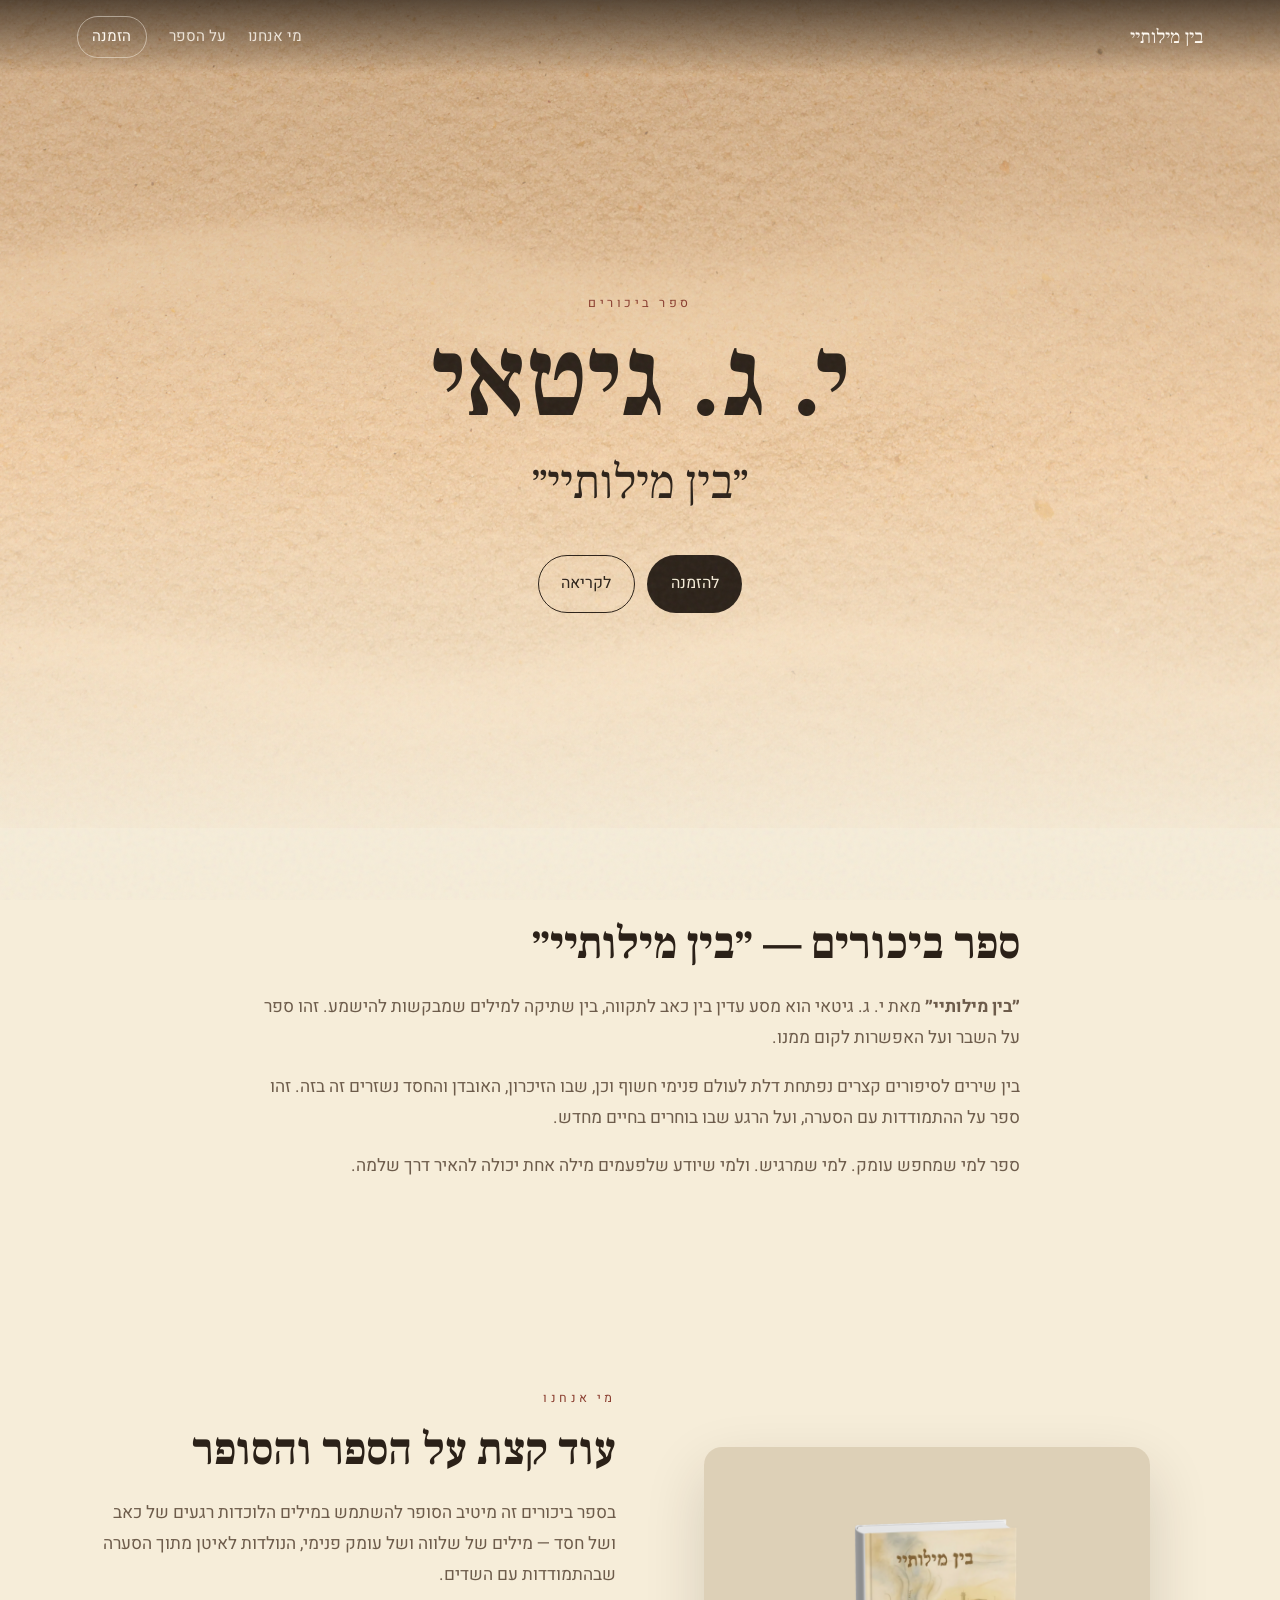
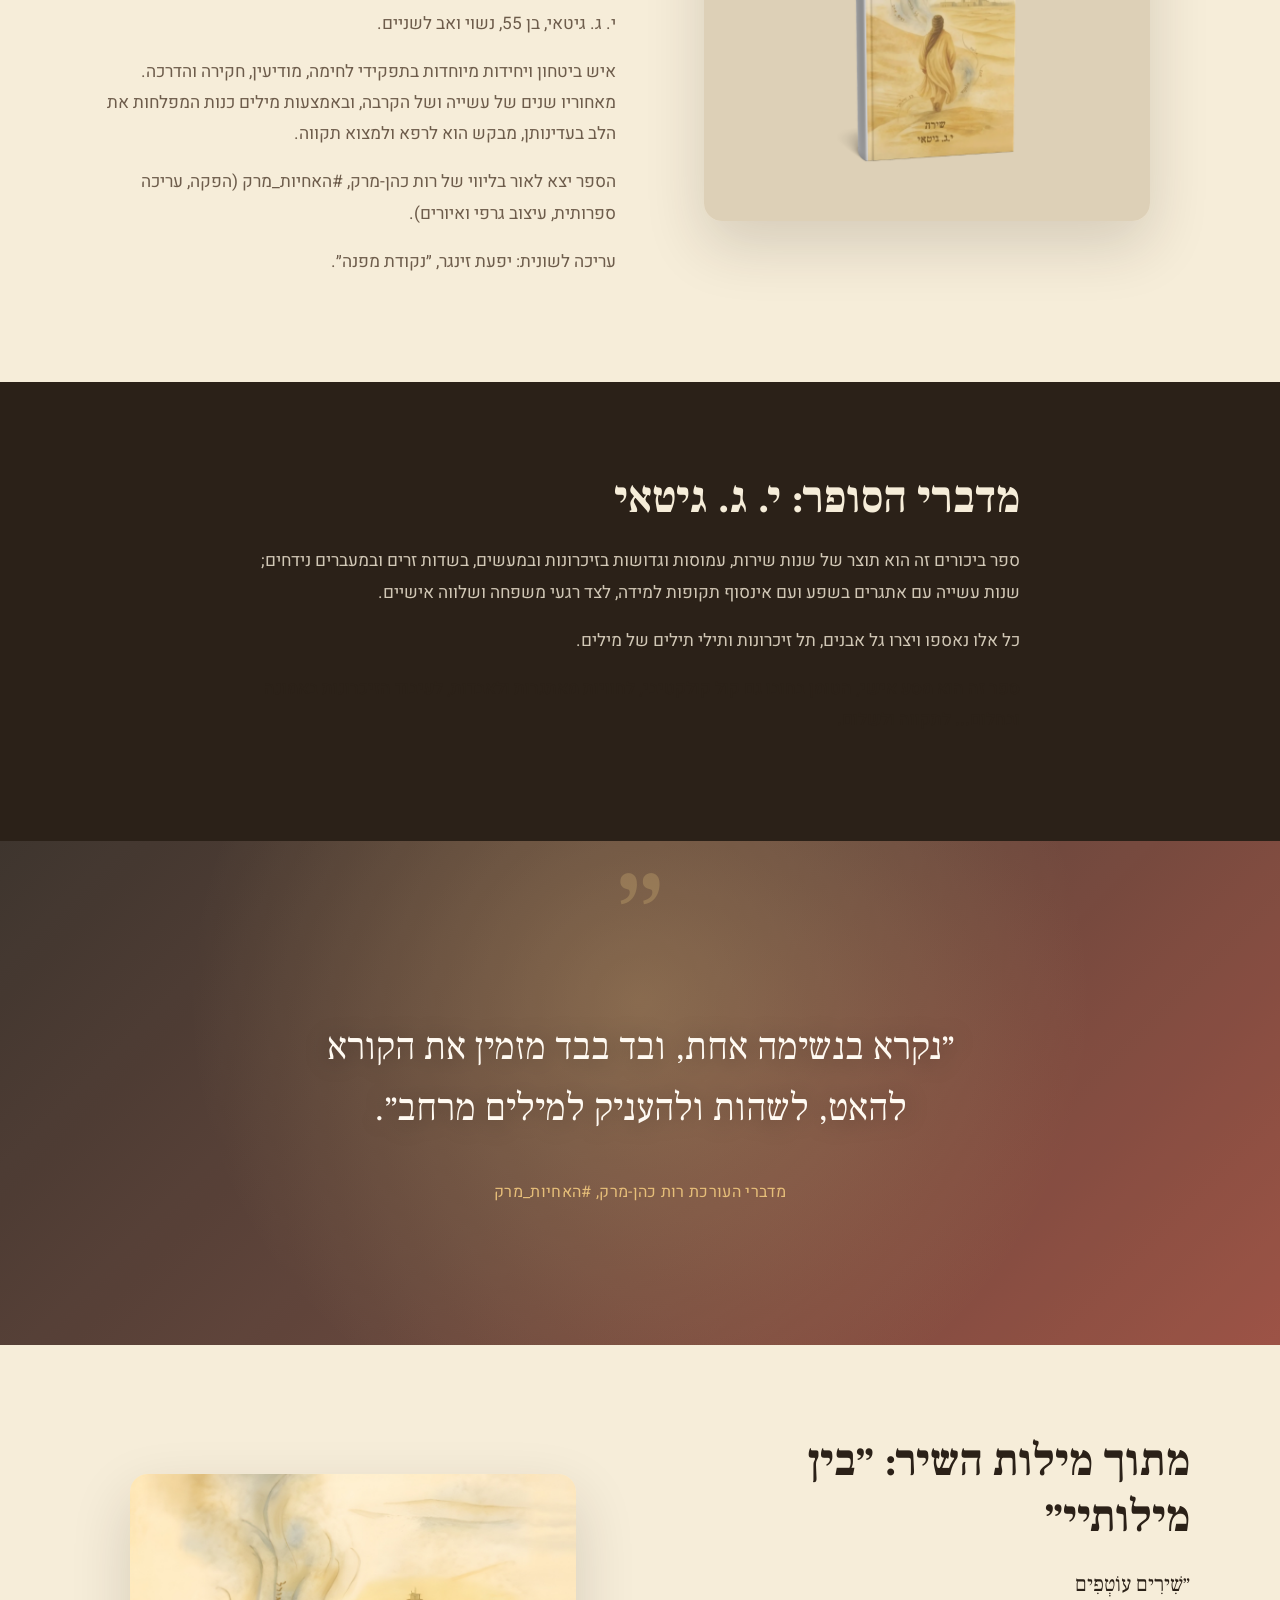
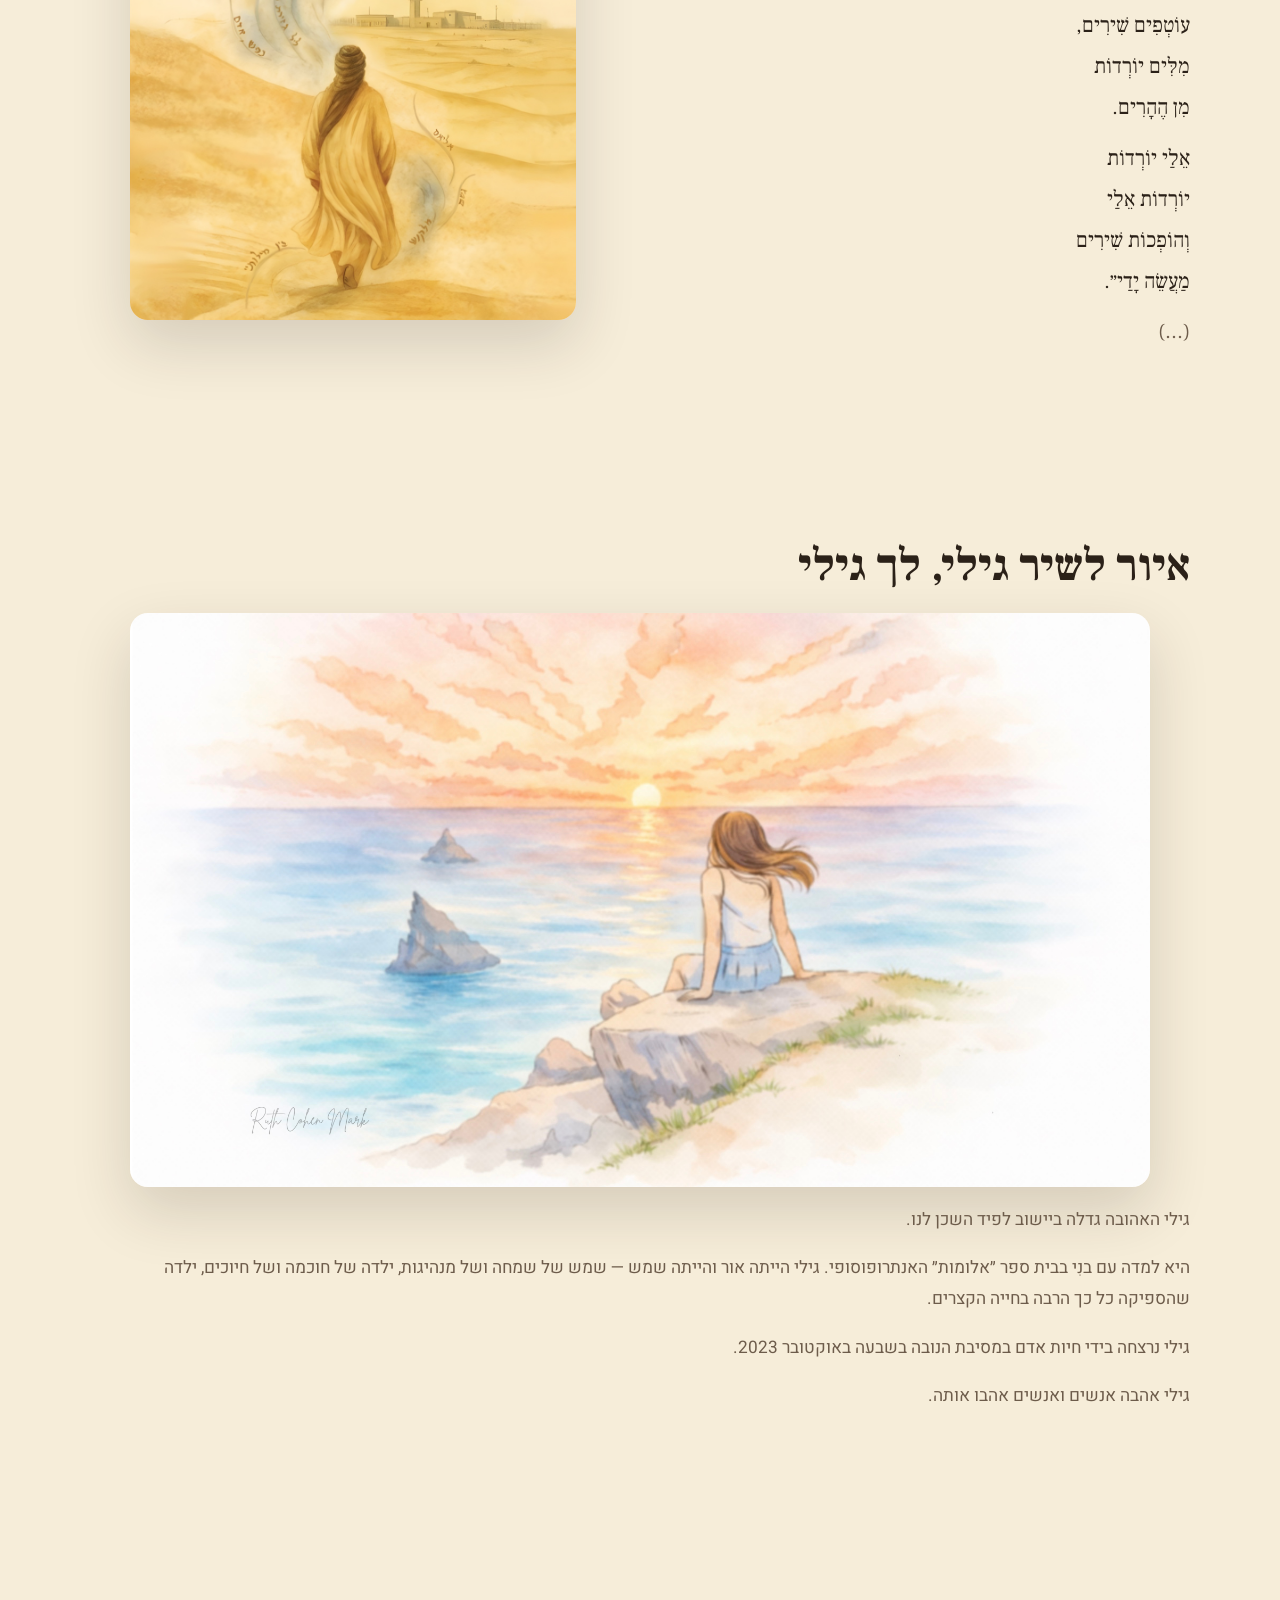
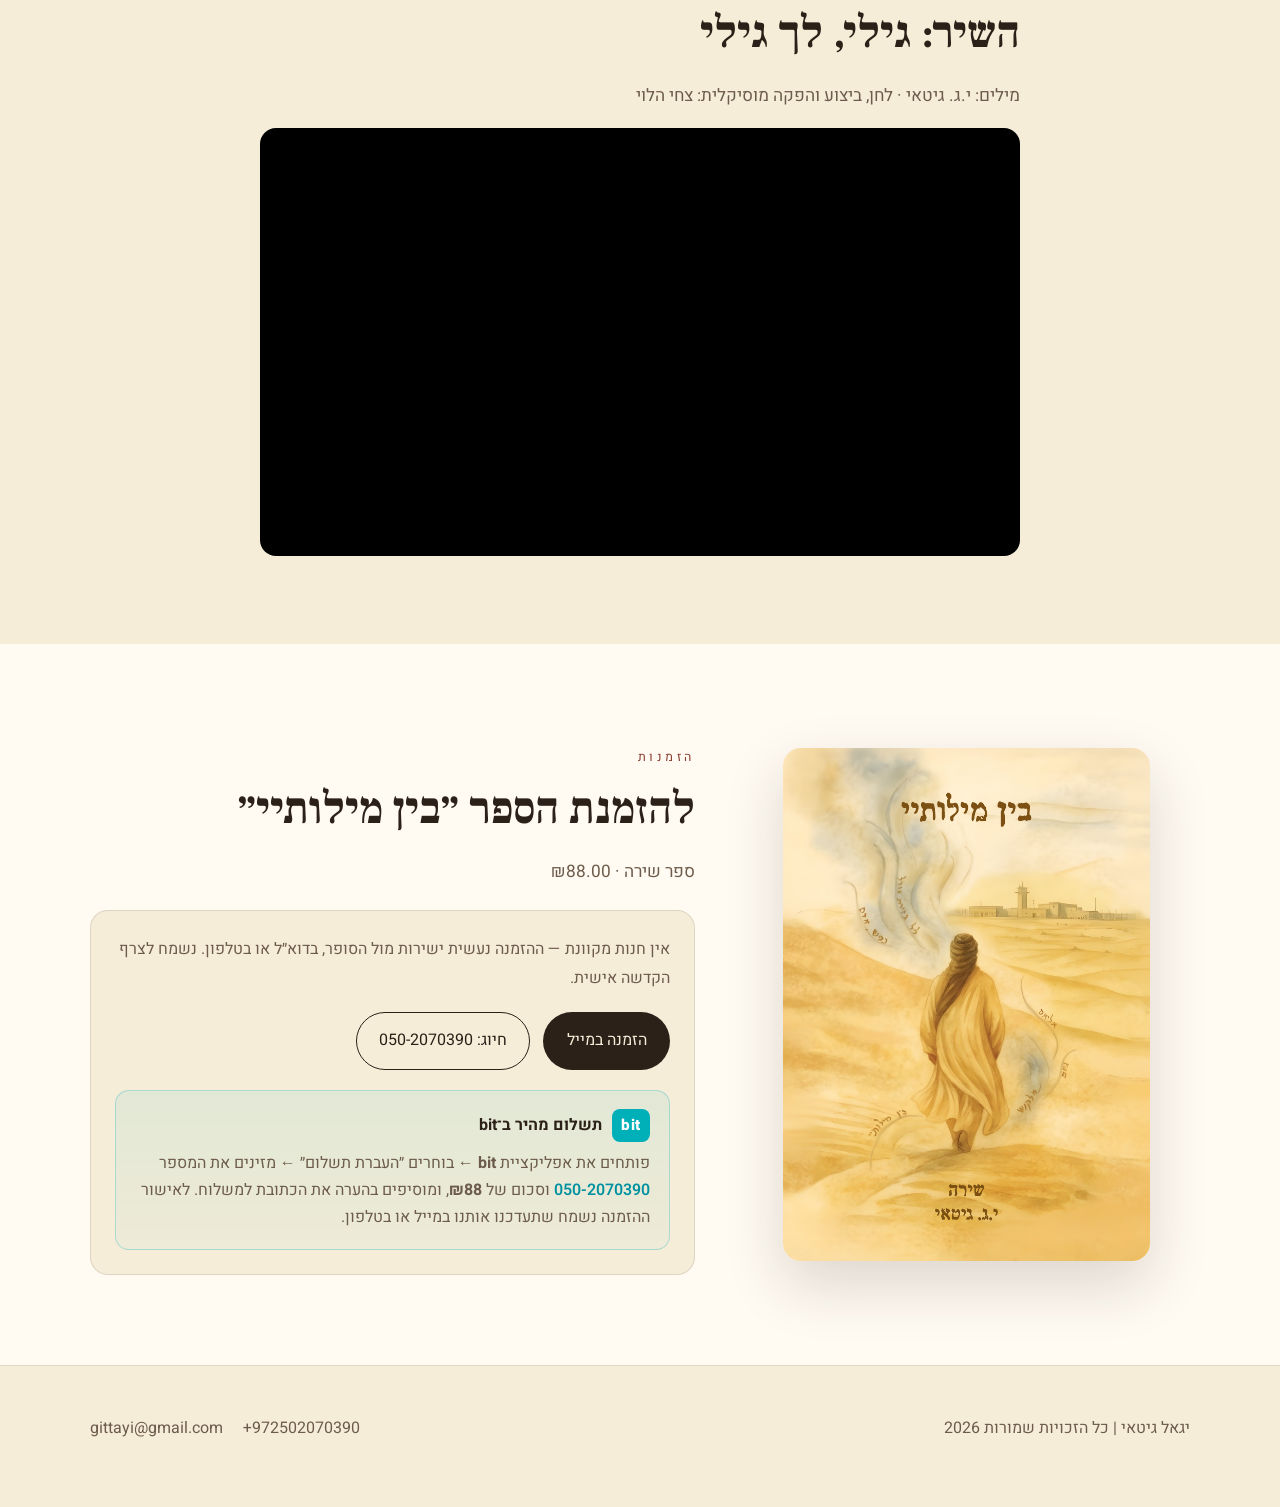
==== commit 8d9ec83f: "Add BIT payment instructions to order section" ====
--- a/site/index.html
+++ b/site/index.html
@@ -171,6 +171,17 @@
               <a class="btn btn-ink" href='mailto:gittayi@gmail.com?subject=הזמנת הספר "בין מילותיי"&body=שלום,%0D%0A%0D%0Aאשמח להזמין עותק של הספר "בין מילותיי".%0D%0Aשם:%0D%0Aכתובת למשלוח:%0D%0Aטלפון:%0D%0A'>הזמנה במייל</a>
               <a class="btn btn-ghost" href="tel:+972502070390">חיוג: 050-2070390</a>
             </div>
+            <div class="bit-pay">
+              <div class="bit-pay-head">
+                <span class="bit-badge">bit</span>
+                <span class="bit-title">תשלום מהיר ב־bit</span>
+              </div>
+              <p class="bit-steps">
+                פותחים את אפליקציית <strong>bit</strong> ← בוחרים ״העברת תשלום״ ←
+                מזינים את המספר <a href="tel:+972502070390">050-2070390</a> וסכום של <strong>₪88</strong>,
+                ומוסיפים בהערה את הכתובת למשלוח. לאישור ההזמנה נשמח שתעדכנו אותנו במייל או בטלפון.
+              </p>
+            </div>
           </div>
         </div>
       </div>
--- a/site/css/styles.css
+++ b/site/css/styles.css
@@ -180,6 +180,13 @@
 .buy-card { margin-top: 1.4rem; padding: 1.5rem; border: 1px solid rgba(43, 33, 24, 0.12); border-radius: 18px; background: var(--paper); }
 .buy-text { margin: 0 0 1.2rem; color: var(--muted); }
 .buy-actions { display: flex; gap: 0.8rem; flex-wrap: wrap; }
+
+.bit-pay { margin-top: 1.3rem; padding: 1.1rem 1.2rem; border-radius: 14px; border: 1px solid rgba(0, 176, 185, 0.28); background: linear-gradient(180deg, rgba(0, 176, 185, 0.08), rgba(0, 176, 185, 0.03)); }
+.bit-pay-head { display: flex; align-items: center; gap: 0.6rem; margin-bottom: 0.5rem; }
+.bit-badge { display: inline-flex; align-items: center; justify-content: center; padding: 0.18rem 0.6rem; border-radius: 8px; background: #00b0b9; color: #fff; font-weight: 800; letter-spacing: 0.02em; font-size: 0.95rem; }
+.bit-title { font-weight: 700; color: var(--ink); }
+.bit-steps { margin: 0; color: var(--muted); line-height: 1.7; }
+.bit-steps a { color: #0091a0; font-weight: 600; }
 
 .lead { display: grid; gap: 0.9rem; }
 .lead label { display: grid; gap: 0.35rem; color: var(--muted); }
